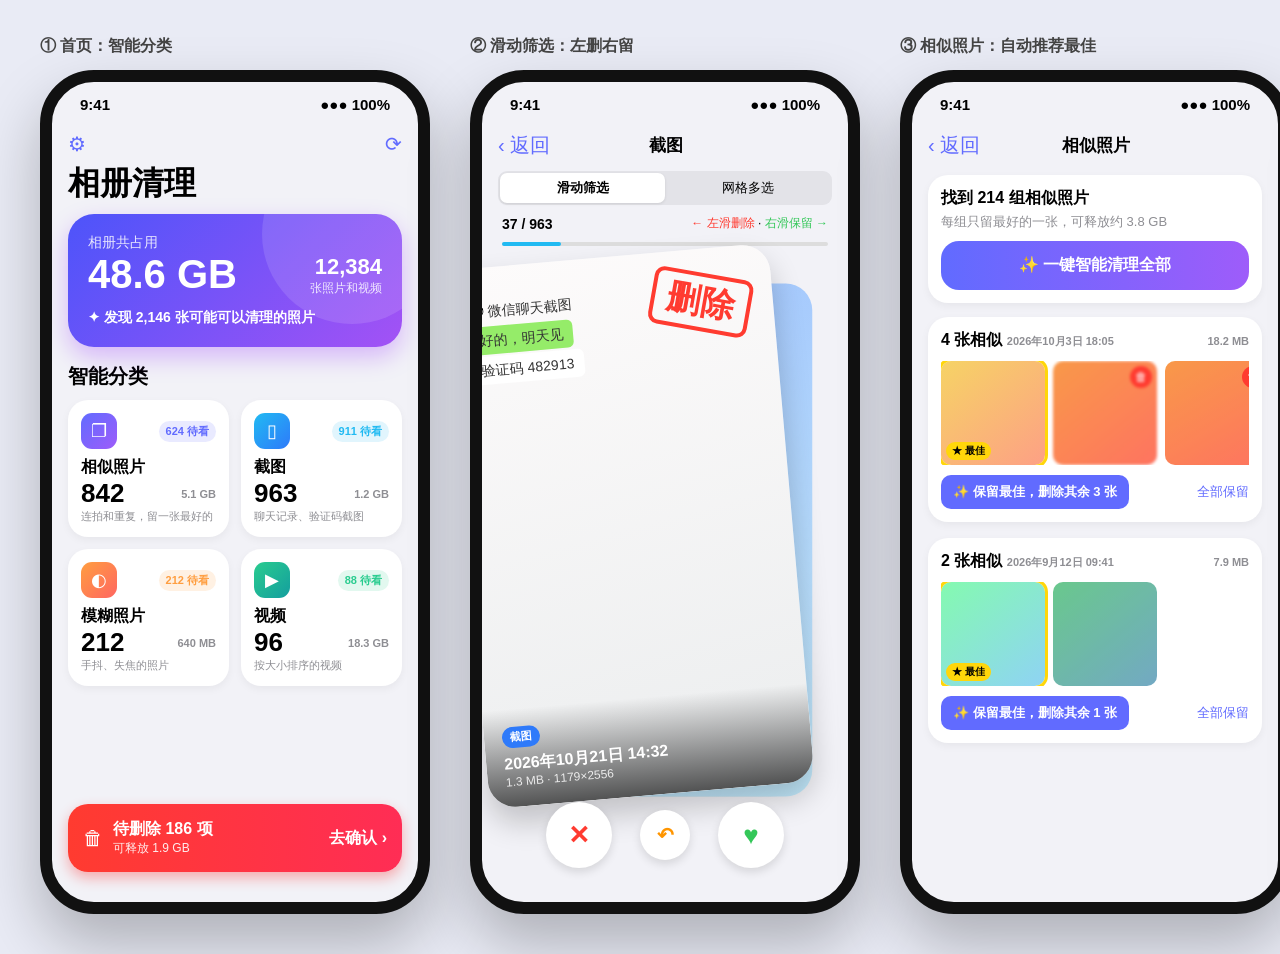
==== preview/mockup.html @ 2487eb1f "相册清理 iOS App：SwiftUI + PhotoKit，GitHub Actions 打包未签名 IPA" ====
<!doctype html><html lang="zh"><meta charset="utf-8"><style>
*{box-sizing:border-box;margin:0;padding:0}
body{font-family:-apple-system,"PingFang SC","Noto Sans CJK SC","Noto Sans SC",sans-serif;background:#e9ebf5;display:flex;gap:40px;padding:40px;width:1720px}
.phone{width:390px;height:844px;border-radius:54px;background:#f2f2f7;border:12px solid #111;overflow:hidden;position:relative;box-shadow:0 30px 60px rgba(0,0,0,.25)}
.status{height:44px;display:flex;justify-content:space-between;align-items:center;padding:0 28px;font-weight:600;font-size:15px}
.nav{padding:6px 16px 6px;display:flex;justify-content:space-between;align-items:center;color:#616bff;font-size:20px}
.title{font-size:32px;font-weight:800;padding:0 16px 8px}
.ctitle{text-align:center;font-weight:600;font-size:17px;color:#000;flex:1}
.hero{margin:0 16px;border-radius:26px;padding:20px;color:#fff;background:linear-gradient(135deg,#4d54fa,#a352f5);position:relative;overflow:hidden;box-shadow:0 10px 24px rgba(128,0,255,.25)}
.hero:after{content:"";position:absolute;width:180px;height:180px;border-radius:50%;background:rgba(255,255,255,.12);right:-40px;top:-70px}
.big{font-size:40px;font-weight:900}
.sec{font-size:20px;font-weight:700;padding:16px 16px 10px}
.grid{display:grid;grid-template-columns:1fr 1fr;gap:12px;padding:0 16px}
.card{background:#fff;border-radius:20px;padding:13px;box-shadow:0 3px 8px rgba(0,0,0,.05)}
.ic{width:36px;height:36px;border-radius:11px;color:#fff;display:flex;align-items:center;justify-content:center;font-size:18px}
.row{display:flex;justify-content:space-between;align-items:center}
.pill{font-size:11px;font-weight:700;padding:3px 7px;border-radius:99px}
.num{font-size:26px;font-weight:800}
.sub{font-size:11px;color:#8e8e93}
.bar{position:absolute;left:16px;right:16px;bottom:30px;border-radius:20px;padding:15px;color:#fff;background:linear-gradient(90deg,#ff3b30,#ff2d55);display:flex;align-items:center;gap:10px;box-shadow:0 6px 14px rgba(255,0,0,.3)}
.seg{margin:6px 16px;background:#e3e3e8;border-radius:9px;display:flex;padding:2px;font-size:13px}
.seg div{flex:1;text-align:center;padding:6px;border-radius:7px}.seg .on{background:#fff;font-weight:600;box-shadow:0 1px 3px rgba(0,0,0,.1)}
.photo{border-radius:28px;position:absolute;overflow:hidden}
.btns{position:absolute;bottom:34px;left:0;right:0;display:flex;justify-content:center;align-items:center;gap:28px}
.cb{background:#fff;border-radius:50%;display:flex;align-items:center;justify-content:center;font-weight:900;box-shadow:0 4px 10px rgba(0,0,0,.12)}
.stamp{position:absolute;font-size:34px;font-weight:900;border:4px solid;border-radius:10px;padding:2px 12px}
.tag{display:inline-block;font-size:11px;font-weight:700;color:#fff;padding:3px 8px;border-radius:99px;margin-right:5px}
.thumbs{display:flex;gap:8px;overflow:hidden}
.th{width:104px;height:104px;border-radius:10px;flex:none;position:relative}
.badge{position:absolute;left:5px;bottom:5px;background:#ffd60a;font-size:10px;font-weight:800;padding:2px 6px;border-radius:99px}
.del{position:absolute;inset:0;background:rgba(255,0,0,.28);border-radius:10px}
.delic{position:absolute;right:5px;top:5px;width:22px;height:22px;border-radius:50%;background:#ff3b30;color:#fff;font-size:12px;display:flex;align-items:center;justify-content:center}
.btn{display:inline-block;background:#616bff;color:#fff;border-radius:10px;padding:8px 12px;font-size:13px;font-weight:700}
.prim{background:linear-gradient(90deg,#616bff,#9e5cfa);color:#fff;border-radius:18px;padding:14px;text-align:center;font-weight:700;margin-top:10px}
.cap{position:absolute;top:-34px;left:0;font-weight:700;color:#444}
.wrap{position:relative;margin-top:30px}
</style><body>

<div class="wrap"><div class="cap">① 首页：智能分类</div><div class="phone">
<div class="status"><span>9:41</span><span>●●● 100%</span></div>
<div class="nav"><span>⚙︎</span><span>⟳</span></div>
<div class="title">相册清理</div>
<div class="hero"><div class="row" style="align-items:flex-end"><div><div style="opacity:.85;font-size:14px">相册共占用</div><div class="big">48.6 GB</div></div><div style="text-align:right"><div style="font-size:22px;font-weight:800">12,384</div><div style="font-size:12px;opacity:.85">张照片和视频</div></div></div><div style="margin-top:12px;font-size:14px;font-weight:600">✦ 发现 2,146 张可能可以清理的照片</div></div>
<div class="sec">智能分类</div>
<div class="grid">
<div class="card"><div class="row"><div class="ic" style="background:linear-gradient(135deg,#616bff,#9e5cfa)">❐</div><span class="pill" style="background:#e9eaff;color:#616bff">624 待看</span></div><div style="font-weight:700;margin-top:8px">相似照片</div><div class="row"><span class="num">842</span><span class="sub" style="font-weight:600">5.1 GB</span></div><div class="sub">连拍和重复，留一张最好的</div></div>
<div class="card"><div class="row"><div class="ic" style="background:linear-gradient(135deg,#21baf2,#2e7afa)">▯</div><span class="pill" style="background:#e1f5fd;color:#21baf2">911 待看</span></div><div style="font-weight:700;margin-top:8px">截图</div><div class="row"><span class="num">963</span><span class="sub" style="font-weight:600">1.2 GB</span></div><div class="sub">聊天记录、验证码截图</div></div>
<div class="card"><div class="row"><div class="ic" style="background:linear-gradient(135deg,#ff9e40,#ff6661)">◐</div><span class="pill" style="background:#fff1e3;color:#ff9e40">212 待看</span></div><div style="font-weight:700;margin-top:8px">模糊照片</div><div class="row"><span class="num">212</span><span class="sub" style="font-weight:600">640 MB</span></div><div class="sub">手抖、失焦的照片</div></div>
<div class="card"><div class="row"><div class="ic" style="background:linear-gradient(135deg,#29cc8f,#149e9e)">▶</div><span class="pill" style="background:#e2f8ef;color:#29cc8f">88 待看</span></div><div style="font-weight:700;margin-top:8px">视频</div><div class="row"><span class="num">96</span><span class="sub" style="font-weight:600">18.3 GB</span></div><div class="sub">按大小排序的视频</div></div>
</div>
<div class="bar"><span style="font-size:20px">🗑</span><div style="flex:1"><div style="font-weight:700">待删除 186 项</div><div style="font-size:12px;opacity:.9">可释放 1.9 GB</div></div><b>去确认 ›</b></div>
</div></div>

<div class="wrap"><div class="cap">② 滑动筛选：左删右留</div><div class="phone">
<div class="status"><span>9:41</span><span>●●● 100%</span></div>
<div class="nav"><span>‹ 返回</span><span class="ctitle">截图</span><span style="width:50px"></span></div>
<div class="seg"><div class="on">滑动筛选</div><div>网格多选</div></div>
<div style="padding:4px 20px" class="row"><b style="font-size:14px">37 / 963</b><span style="font-size:12px"><span style="color:#ff3b30">← 左滑删除</span> · <span style="color:#34c759">右滑保留 →</span></span></div>
<div style="margin:6px 20px;height:4px;background:#ddd;border-radius:2px"><div style="width:18%;height:4px;background:#21baf2;border-radius:2px"></div></div>
<div style="position:relative;height:540px;margin:10px 20px">
<div class="photo" style="inset:28px 18px -28px;background:linear-gradient(160deg,#cfd9df,#e2ebf0);transform:scale(.9)"></div>
<div class="photo" style="inset:14px 8px -14px;background:linear-gradient(160deg,#a1c4fd,#c2e9fb);transform:scale(.95)"></div>
<div class="photo" style="inset:0;background:linear-gradient(170deg,#fdfbfb 0,#ebedee 100%);transform:translateX(-36px) rotate(-5deg);box-shadow:0 16px 30px rgba(0,0,0,.2)">
<div style="padding:30px 20px;font-size:14px;color:#333;line-height:2.1">💬 微信聊天截图<br><span style="background:#95ec69;padding:6px 10px;border-radius:6px">好的，明天见</span><br><span style="background:#fff;padding:6px 10px;border-radius:6px">验证码 482913</span></div>
<div class="stamp" style="color:#ff3b30;right:22px;top:24px;transform:rotate(15deg)">删除</div>
<div style="position:absolute;left:0;right:0;bottom:0;padding:18px;color:#fff;background:linear-gradient(transparent,rgba(0,0,0,.65))"><span class="tag" style="background:#2e7afa">截图</span><div style="font-weight:700;margin-top:6px">2026年10月21日 14:32</div><div style="font-size:12px;opacity:.85">1.3 MB · 1179×2556</div></div>
</div></div>
<div class="btns"><div class="cb" style="width:66px;height:66px;color:#ff3b30;font-size:26px">✕</div><div class="cb" style="width:50px;height:50px;color:#ff9500;font-size:20px">↶</div><div class="cb" style="width:66px;height:66px;color:#34c759;font-size:26px">♥</div></div>
</div></div>

<div class="wrap"><div class="cap">③ 相似照片：自动推荐最佳</div><div class="phone">
<div class="status"><span>9:41</span><span>●●● 100%</span></div>
<div class="nav"><span>‹ 返回</span><span class="ctitle">相似照片</span><span style="width:50px"></span></div>
<div style="padding:10px 16px"><div class="card"><b>找到 214 组相似照片</b><div class="sub" style="font-size:13px;margin-top:4px">每组只留最好的一张，可释放约 3.8 GB</div><div class="prim">✨ 一键智能清理全部</div></div></div>
<div style="padding:4px 16px"><div class="card"><div class="row"><b>4 张相似 <span class="sub">2026年10月3日 18:05</span></b><span class="sub" style="font-weight:700">18.2 MB</span></div>
<div class="thumbs" style="margin:10px 0">
<div class="th" style="background:linear-gradient(140deg,#f6d365,#fda085);outline:3px solid #ffd60a"><span class="badge">★ 最佳</span></div>
<div class="th" style="background:linear-gradient(140deg,#f6d365,#fda085);filter:blur(1.5px)"><div class="del"></div><div class="delic">🗑</div></div>
<div class="th" style="background:linear-gradient(150deg,#f6d365,#fda085)"><div class="del"></div><div class="delic">🗑</div></div>
</div><div class="row"><span class="btn">✨ 保留最佳，删除其余 3 张</span><span style="color:#616bff;font-size:13px">全部保留</span></div></div></div>
<div style="padding:12px 16px"><div class="card"><div class="row"><b>2 张相似 <span class="sub">2026年9月12日 09:41</span></b><span class="sub" style="font-weight:700">7.9 MB</span></div>
<div class="thumbs" style="margin:10px 0">
<div class="th" style="background:linear-gradient(140deg,#84fab0,#8fd3f4);outline:3px solid #ffd60a"><span class="badge">★ 最佳</span></div>
<div class="th" style="background:linear-gradient(140deg,#84fab0,#8fd3f4);filter:brightness(.8)"></div>
</div><div class="row"><span class="btn">✨ 保留最佳，删除其余 1 张</span><span style="color:#616bff;font-size:13px">全部保留</span></div></div></div>
</div></div>

<div class="wrap"><div class="cap">④ 确认删除：系统再确认一次</div><div class="phone">
<div class="status"><span>9:41</span><span>●●● 100%</span></div>
<div class="nav"><span>‹ 返回</span><span class="ctitle">确认删除</span><span style="font-size:15px">清空清单</span></div>
<div style="margin:10px 16px;border-radius:26px;padding:26px;text-align:center;color:#fff;background:linear-gradient(135deg,#ff3b30,#ff2d55,#ff9500)"><div style="opacity:.85;font-size:14px">可释放空间</div><div style="font-size:46px;font-weight:900">1.9 GB</div><div style="font-weight:600">共 186 项</div></div>
<div class="sub" style="font-size:12px;padding:0 18px 10px;line-height:1.5">ⓘ 点击下方按钮后，iPhone 会弹出系统确认框。删除的照片会进入「最近删除」，30 天内可以恢复。</div>
<div style="display:grid;grid-template-columns:repeat(3,1fr);gap:6px;padding:0 16px">
<div class="th" style="width:auto;background:linear-gradient(140deg,#667eea,#764ba2)"><div class="del"></div><div class="delic">🗑</div></div>
<div class="th" style="width:auto;background:linear-gradient(140deg,#43e97b,#38f9d7)"><div class="del"></div><div class="delic">🗑</div></div>
<div class="th" style="width:auto;background:linear-gradient(140deg,#fa709a,#fee140)"><div class="del"></div><div class="delic">🗑</div></div>
<div class="th" style="width:auto;background:linear-gradient(140deg,#30cfd0,#330867)"><div class="del"></div><div class="delic">🗑</div></div>
<div class="th" style="width:auto;background:linear-gradient(140deg,#a8edea,#fed6e3)"><div class="del"></div><div class="delic">🗑</div></div>
<div class="th" style="width:auto;background:linear-gradient(140deg,#d299c2,#fef9d7)"><div class="del"></div><div class="delic">🗑</div></div>
</div>
<div style="position:absolute;left:16px;right:16px;bottom:30px;background:linear-gradient(90deg,#ff3b30,#ff2d55)" class="prim"><span style="background:none">🗑 删除 186 项，释放 1.9 GB</span></div>
</div></div>
<style>.wrap:last-child .prim{background:linear-gradient(90deg,#ff3b30,#ff2d55)}</style>
</body></html>
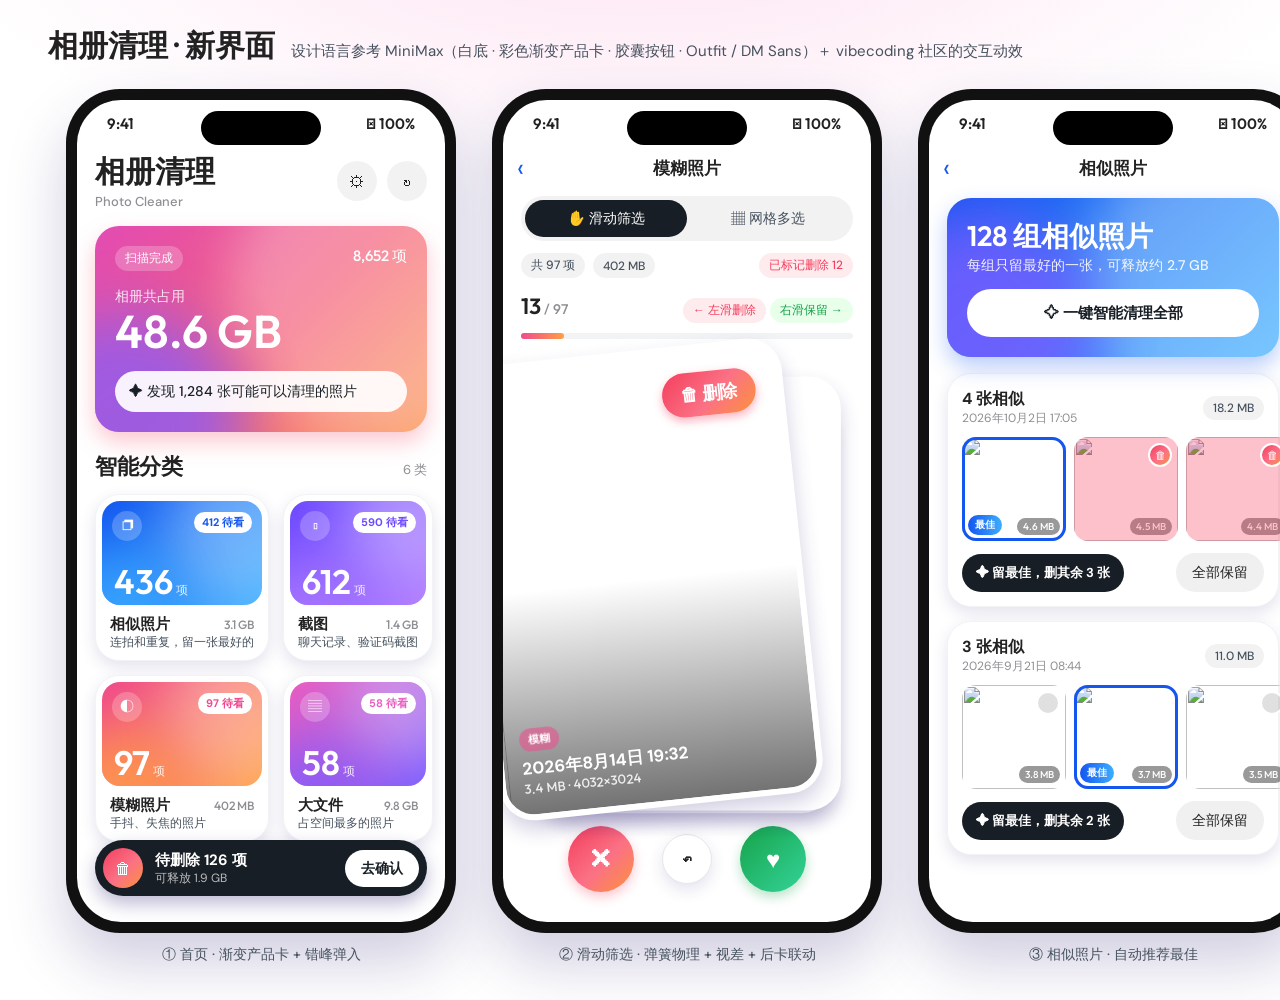
==== commit b1cfebbb: "UI 重做：MiniMax 设计语言（渐变产品卡/胶囊按钮/Outfit+DM Sans）+ 交互动效（错峰入场、视差、3D 封面流、数字滚动）" ====
--- a/preview/mockup.html
+++ b/preview/mockup.html
@@ -1,104 +1,169 @@
-<!doctype html><html lang="zh"><meta charset="utf-8"><style>
+<!doctype html>
+<html lang="zh-CN"><head><meta charset="utf-8">
+<title>相册清理 · MiniMax 风格界面预览</title>
+<style>
+@font-face{font-family:Outfit;src:url(../PhotoCleaner/Resources/Fonts/Outfit-Medium.ttf);font-weight:500}
+@font-face{font-family:Outfit;src:url(../PhotoCleaner/Resources/Fonts/Outfit-SemiBold.ttf);font-weight:600}
+@font-face{font-family:Outfit;src:url(../PhotoCleaner/Resources/Fonts/Outfit-Bold.ttf);font-weight:700}
+@font-face{font-family:DMSans;src:url(../PhotoCleaner/Resources/Fonts/DMSans-Regular.ttf);font-weight:400}
+@font-face{font-family:DMSans;src:url(../PhotoCleaner/Resources/Fonts/DMSans-Medium.ttf);font-weight:500}
+@font-face{font-family:DMSans;src:url(../PhotoCleaner/Resources/Fonts/DMSans-Bold.ttf);font-weight:700}
+:root{--ink:#222;--dark:#181e25;--ink2:#45515e;--muted:#8e8e93;--line:#e5e7eb;--soft:#f2f3f5;--surface:#f7f8fa;--brand:#1456f0;--sky:#3daeff;--pink:#ea5ec1;--danger:#f43f5e;--ok:#16a34a;
+--glow:0 6px 16px rgba(44,30,116,.13);--hero:linear-gradient(135deg,#e24bb4,#f4607a 55%,#fb9a5b);--del:linear-gradient(135deg,#f43f5e,#fb7185 55%,#fb923c)}
 *{box-sizing:border-box;margin:0;padding:0}
-body{font-family:-apple-system,"PingFang SC","Noto Sans CJK SC","Noto Sans SC",sans-serif;background:#e9ebf5;display:flex;gap:40px;padding:40px;width:1720px}
-.phone{width:390px;height:844px;border-radius:54px;background:#f2f2f7;border:12px solid #111;overflow:hidden;position:relative;box-shadow:0 30px 60px rgba(0,0,0,.25)}
-.status{height:44px;display:flex;justify-content:space-between;align-items:center;padding:0 28px;font-weight:600;font-size:15px}
-.nav{padding:6px 16px 6px;display:flex;justify-content:space-between;align-items:center;color:#616bff;font-size:20px}
-.title{font-size:32px;font-weight:800;padding:0 16px 8px}
-.ctitle{text-align:center;font-weight:600;font-size:17px;color:#000;flex:1}
-.hero{margin:0 16px;border-radius:26px;padding:20px;color:#fff;background:linear-gradient(135deg,#4d54fa,#a352f5);position:relative;overflow:hidden;box-shadow:0 10px 24px rgba(128,0,255,.25)}
-.hero:after{content:"";position:absolute;width:180px;height:180px;border-radius:50%;background:rgba(255,255,255,.12);right:-40px;top:-70px}
-.big{font-size:40px;font-weight:900}
-.sec{font-size:20px;font-weight:700;padding:16px 16px 10px}
-.grid{display:grid;grid-template-columns:1fr 1fr;gap:12px;padding:0 16px}
-.card{background:#fff;border-radius:20px;padding:13px;box-shadow:0 3px 8px rgba(0,0,0,.05)}
-.ic{width:36px;height:36px;border-radius:11px;color:#fff;display:flex;align-items:center;justify-content:center;font-size:18px}
-.row{display:flex;justify-content:space-between;align-items:center}
-.pill{font-size:11px;font-weight:700;padding:3px 7px;border-radius:99px}
-.num{font-size:26px;font-weight:800}
-.sub{font-size:11px;color:#8e8e93}
-.bar{position:absolute;left:16px;right:16px;bottom:30px;border-radius:20px;padding:15px;color:#fff;background:linear-gradient(90deg,#ff3b30,#ff2d55);display:flex;align-items:center;gap:10px;box-shadow:0 6px 14px rgba(255,0,0,.3)}
-.seg{margin:6px 16px;background:#e3e3e8;border-radius:9px;display:flex;padding:2px;font-size:13px}
-.seg div{flex:1;text-align:center;padding:6px;border-radius:7px}.seg .on{background:#fff;font-weight:600;box-shadow:0 1px 3px rgba(0,0,0,.1)}
-.photo{border-radius:28px;position:absolute;overflow:hidden}
-.btns{position:absolute;bottom:34px;left:0;right:0;display:flex;justify-content:center;align-items:center;gap:28px}
-.cb{background:#fff;border-radius:50%;display:flex;align-items:center;justify-content:center;font-weight:900;box-shadow:0 4px 10px rgba(0,0,0,.12)}
-.stamp{position:absolute;font-size:34px;font-weight:900;border:4px solid;border-radius:10px;padding:2px 12px}
-.tag{display:inline-block;font-size:11px;font-weight:700;color:#fff;padding:3px 8px;border-radius:99px;margin-right:5px}
-.thumbs{display:flex;gap:8px;overflow:hidden}
-.th{width:104px;height:104px;border-radius:10px;flex:none;position:relative}
-.badge{position:absolute;left:5px;bottom:5px;background:#ffd60a;font-size:10px;font-weight:800;padding:2px 6px;border-radius:99px}
-.del{position:absolute;inset:0;background:rgba(255,0,0,.28);border-radius:10px}
-.delic{position:absolute;right:5px;top:5px;width:22px;height:22px;border-radius:50%;background:#ff3b30;color:#fff;font-size:12px;display:flex;align-items:center;justify-content:center}
-.btn{display:inline-block;background:#616bff;color:#fff;border-radius:10px;padding:8px 12px;font-size:13px;font-weight:700}
-.prim{background:linear-gradient(90deg,#616bff,#9e5cfa);color:#fff;border-radius:18px;padding:14px;text-align:center;font-weight:700;margin-top:10px}
-.cap{position:absolute;top:-34px;left:0;font-weight:700;color:#444}
-.wrap{position:relative;margin-top:30px}
-</style><body>
+body{font-family:DMSans,"Noto Sans CJK SC",sans-serif;color:var(--ink);background:radial-gradient(1200px 500px at 50% -10%,#fde2f1,#fff 60%);width:1800px;height:1000px;overflow:hidden}
+.top{display:flex;align-items:baseline;gap:16px;padding:26px 48px 0}
+.top h1{font-family:Outfit,"Noto Sans CJK SC";font-weight:600;font-size:30px}
+.top span{color:var(--ink2);font-size:15px}
+.row{display:flex;gap:36px;justify-content:center;padding-top:22px}
+.phone{width:390px;height:844px;border-radius:54px;background:#111;padding:11px;box-shadow:0 30px 60px rgba(44,30,116,.22)}
+.scr{width:100%;height:100%;border-radius:44px;background:#fff;overflow:hidden;position:relative;display:flex;flex-direction:column}
+.status{height:46px;display:flex;justify-content:space-between;align-items:center;padding:0 30px;font-family:Outfit;font-weight:600;font-size:15px;flex:none}
+.island{position:absolute;top:11px;left:50%;transform:translateX(-50%);width:120px;height:34px;background:#000;border-radius:20px}
+.pad{padding:0 18px}
+.disp{font-family:Outfit,"Noto Sans CJK SC";font-weight:600}
+.chip{display:inline-flex;align-items:center;gap:4px;font-size:12px;font-weight:500;padding:4px 10px;border-radius:99px;background:rgba(0,0,0,.05);color:var(--ink2)}
+.ipill{width:40px;height:40px;border-radius:50%;background:rgba(0,0,0,.05);display:grid;place-items:center;font-size:16px}
+.art{position:relative;overflow:hidden;border-radius:18px}
+.art::before{content:"";position:absolute;width:90%;aspect-ratio:1;border-radius:50%;background:rgba(255,255,255,.3);filter:blur(26px);right:-30%;top:-40%}
+.art::after{content:"";position:absolute;width:70%;aspect-ratio:1;border-radius:50%;background:var(--blob,#8b5cf6);opacity:.8;filter:blur(30px);left:-25%;bottom:-55%}
+.art>*{position:relative;z-index:1}
+.card{background:#fff;border:1px solid var(--soft);border-radius:24px;box-shadow:var(--glow)}
+.nav{display:flex;align-items:center;justify-content:center;height:44px;position:relative;font-weight:700;font-size:17px;flex:none}
+.nav .back{position:absolute;left:14px;color:var(--brand);font-size:26px;font-weight:400}
+.seg{display:flex;padding:4px;border-radius:99px;background:rgba(0,0,0,.05)}
+.seg div{flex:1;text-align:center;padding:9px 0;border-radius:99px;font-size:14px;font-weight:500;color:var(--ink2)}
+.seg .on{background:var(--dark);color:#fff}
+img{display:block;object-fit:cover}
+/* home */
+.hero{border-radius:24px;padding:20px;color:#fff;background:var(--hero);box-shadow:0 10px 22px rgba(244,96,122,.35);--blob:#8b5cf6}
+.cats{display:grid;grid-template-columns:1fr 1fr;gap:14px}
+.cat{padding:6px}
+.cat .art{height:104px}
+.cat .ic{position:absolute;top:10px;left:10px;width:30px;height:30px;border-radius:50%;background:rgba(255,255,255,.22);display:grid;place-items:center;color:#fff;font-size:14px}
+.cat .badge{position:absolute;top:11px;right:10px;background:#fff;border-radius:99px;font-size:11px;font-weight:700;padding:3px 8px}
+.cat .num{position:absolute;bottom:6px;left:12px;color:#fff;font-family:Outfit;font-weight:600;font-size:34px;line-height:1}
+.cat .num small{font-family:DMSans,"Noto Sans CJK SC";font-size:12px;font-weight:500;opacity:.85}
+.cat .t{display:flex;justify-content:space-between;align-items:baseline;padding:9px 8px 1px;font-weight:700;font-size:15px}
+.cat .t span{font-family:Outfit;font-weight:500;font-size:12px;color:var(--muted)}
+.cat .s{padding:0 8px 4px;font-size:11.5px;color:var(--ink2);white-space:nowrap;overflow:hidden}
+.bar{position:absolute;left:18px;right:18px;bottom:26px;background:var(--dark);border-radius:99px;padding:8px;display:flex;align-items:center;gap:12px;color:#fff;box-shadow:0 8px 18px rgba(44,30,116,.3)}
+.bar .bi{width:40px;height:40px;border-radius:50%;background:var(--del);display:grid;place-items:center}
+.bar .go{margin-left:auto;background:#fff;color:var(--dark);font-weight:700;font-size:14px;padding:9px 16px;border-radius:99px}
+/* swipe */
+.stack{position:relative;flex:1;margin:12px 22px 0}
+.sc{position:absolute;inset:0;background:#fff;border-radius:34px;padding:6px;box-shadow:0 10px 20px rgba(44,30,116,.2)}
+.sc .ph{width:100%;height:100%;border-radius:28px;overflow:hidden;position:relative}
+.sc .ph img{width:108%;height:108%;margin:-4% 0 0 -2%}
+.sc .grad{position:absolute;inset:0;background:linear-gradient(transparent 50%,rgba(0,0,0,.55))}
+.sc .meta{position:absolute;left:18px;bottom:18px;color:#fff}
+.tag{display:inline-block;font-size:11px;font-weight:700;padding:4px 9px;border-radius:99px;color:#fff;backdrop-filter:blur(8px);margin-right:6px}
+.stamp{position:absolute;top:22px;right:22px;background:var(--del);color:#fff;font-weight:700;font-size:18px;padding:10px 18px;border-radius:99px;box-shadow:0 4px 10px rgba(244,63,94,.4)}
+.ctrls{display:flex;justify-content:center;align-items:center;gap:28px;padding:18px 0 30px;flex:none}
+.cb{border-radius:50%;display:grid;place-items:center;color:#fff;font-weight:700}
+/* similar */
+.sumc{border-radius:24px;padding:20px;color:#fff;background:linear-gradient(135deg,#1456f0,#3daeff);box-shadow:0 10px 22px rgba(20,86,240,.3);--blob:#7c5cff}
+.thumbs{display:flex;gap:8px;margin:10px 0 12px}
+.th{width:104px;height:104px;border-radius:14px;overflow:hidden;position:relative;flex:none}
+.th img{width:100%;height:100%}
+.th .sz{position:absolute;right:6px;bottom:6px;background:rgba(0,0,0,.4);color:#fff;font-family:Outfit;font-size:10px;padding:2px 6px;border-radius:99px}
+.th .best{position:absolute;left:6px;bottom:6px;background:linear-gradient(90deg,#1456f0,#3daeff);color:#fff;font-size:10px;font-weight:700;padding:3px 7px;border-radius:99px}
+.th.bestb{outline:3px solid var(--brand);outline-offset:-3px}
+.th .mk{position:absolute;top:6px;right:6px;width:24px;height:24px;border-radius:50%;border:2px solid #fff;display:grid;place-items:center;font-size:11px;color:#fff}
+.th.del::after{content:"";position:absolute;inset:0;background:rgba(244,63,94,.32)}
+.th.del .mk{background:var(--del);z-index:2}
+.btn-dark{background:var(--dark);color:#fff;font-weight:700;font-size:13px;padding:10px 14px;border-radius:99px}
+.btn-soft{background:#f0f0f0;color:var(--ink);font-weight:500;font-size:14px;padding:10px 16px;border-radius:99px}
+/* review */
+.grid{display:grid;grid-template-columns:repeat(3,1fr);gap:8px}
+.grid .th{width:auto;height:auto;aspect-ratio:1}
+.cta{position:absolute;left:18px;right:18px;bottom:26px;background:var(--del);color:#fff;font-weight:700;font-size:16px;text-align:center;padding:16px;border-radius:99px;box-shadow:0 8px 16px rgba(244,63,94,.3)}
+.lbl{text-align:center;font-size:14px;color:var(--ink2);margin-top:12px;font-weight:500}
+</style></head><body>
+<div class="top"><h1>相册清理 · 新界面</h1><span>设计语言参考 MiniMax（白底 · 彩色渐变产品卡 · 胶囊按钮 · Outfit / DM Sans）＋ vibecoding 社区的交互动效</span></div>
+<div class="row">
 
-<div class="wrap"><div class="cap">① 首页：智能分类</div><div class="phone">
-<div class="status"><span>9:41</span><span>●●● 100%</span></div>
-<div class="nav"><span>⚙︎</span><span>⟳</span></div>
-<div class="title">相册清理</div>
-<div class="hero"><div class="row" style="align-items:flex-end"><div><div style="opacity:.85;font-size:14px">相册共占用</div><div class="big">48.6 GB</div></div><div style="text-align:right"><div style="font-size:22px;font-weight:800">12,384</div><div style="font-size:12px;opacity:.85">张照片和视频</div></div></div><div style="margin-top:12px;font-size:14px;font-weight:600">✦ 发现 2,146 张可能可以清理的照片</div></div>
-<div class="sec">智能分类</div>
-<div class="grid">
-<div class="card"><div class="row"><div class="ic" style="background:linear-gradient(135deg,#616bff,#9e5cfa)">❐</div><span class="pill" style="background:#e9eaff;color:#616bff">624 待看</span></div><div style="font-weight:700;margin-top:8px">相似照片</div><div class="row"><span class="num">842</span><span class="sub" style="font-weight:600">5.1 GB</span></div><div class="sub">连拍和重复，留一张最好的</div></div>
-<div class="card"><div class="row"><div class="ic" style="background:linear-gradient(135deg,#21baf2,#2e7afa)">▯</div><span class="pill" style="background:#e1f5fd;color:#21baf2">911 待看</span></div><div style="font-weight:700;margin-top:8px">截图</div><div class="row"><span class="num">963</span><span class="sub" style="font-weight:600">1.2 GB</span></div><div class="sub">聊天记录、验证码截图</div></div>
-<div class="card"><div class="row"><div class="ic" style="background:linear-gradient(135deg,#ff9e40,#ff6661)">◐</div><span class="pill" style="background:#fff1e3;color:#ff9e40">212 待看</span></div><div style="font-weight:700;margin-top:8px">模糊照片</div><div class="row"><span class="num">212</span><span class="sub" style="font-weight:600">640 MB</span></div><div class="sub">手抖、失焦的照片</div></div>
-<div class="card"><div class="row"><div class="ic" style="background:linear-gradient(135deg,#29cc8f,#149e9e)">▶</div><span class="pill" style="background:#e2f8ef;color:#29cc8f">88 待看</span></div><div style="font-weight:700;margin-top:8px">视频</div><div class="row"><span class="num">96</span><span class="sub" style="font-weight:600">18.3 GB</span></div><div class="sub">按大小排序的视频</div></div>
+<!-- 1 首页 -->
+<div><div class="phone"><div class="scr"><div class="island"></div>
+<div class="status"><span>9:41</span><span>􀙇 100%</span></div>
+<div class="pad" style="display:flex;align-items:center;gap:10px;margin:6px 0 16px">
+ <div><div class="disp" style="font-size:30px">相册清理</div><div style="font-size:13px;color:var(--muted);font-weight:500">Photo Cleaner</div></div>
+ <div style="margin-left:auto" class="ipill">⚙︎</div><div class="ipill">↻</div></div>
+<div class="pad"><div class="hero art">
+ <div style="display:flex;justify-content:space-between"><span class="chip" style="background:rgba(255,255,255,.22);color:#fff">扫描完成</span><span style="font-family:Outfit;font-weight:500;font-size:15px">8,652 项</span></div>
+ <div style="font-size:14px;opacity:.85;margin-top:16px;font-weight:500">相册共占用</div>
+ <div class="disp" style="font-size:46px;line-height:1.1">48.6 GB</div>
+ <div style="margin-top:14px;background:rgba(255,255,255,.92);color:var(--dark);border-radius:99px;padding:11px 14px;font-size:14px;font-weight:500">✦ 发现 1,284 张可能可以清理的照片</div>
+</div></div>
+<div class="pad" style="display:flex;justify-content:space-between;align-items:baseline;margin:20px 0 12px"><span class="disp" style="font-size:22px">智能分类</span><span style="font-size:13px;color:var(--muted)">6 类</span></div>
+<div class="pad cats">
+ <div class="card cat"><div class="art" style="background:linear-gradient(135deg,#1456f0,#3daeff);--blob:#3daeff"><div class="ic">❐</div><div class="badge" style="color:#1456f0">412 待看</div><div class="num">436<small> 项</small></div></div><div class="t">相似照片<span>3.1 GB</span></div><div class="s">连拍和重复，留一张最好的</div></div>
+ <div class="card cat"><div class="art" style="background:linear-gradient(135deg,#6d4aff,#b07cff);--blob:#b07cff"><div class="ic">▯</div><div class="badge" style="color:#6d4aff">590 待看</div><div class="num">612<small> 项</small></div></div><div class="t">截图<span>1.4 GB</span></div><div class="s">聊天记录、验证码截图</div></div>
+ <div class="card cat"><div class="art" style="background:linear-gradient(135deg,#f0498f,#ff9f45);--blob:#ff9f45"><div class="ic">◐</div><div class="badge" style="color:#f0498f">97 待看</div><div class="num">97<small> 项</small></div></div><div class="t">模糊照片<span>402 MB</span></div><div class="s">手抖、失焦的照片</div></div>
+ <div class="card cat"><div class="art" style="background:linear-gradient(135deg,#ea5ec1,#7c5cff);--blob:#7c5cff"><div class="ic">▤</div><div class="badge" style="color:#ea5ec1">58 待看</div><div class="num">58<small> 项</small></div></div><div class="t">大文件<span>9.8 GB</span></div><div class="s">占空间最多的照片</div></div>
 </div>
-<div class="bar"><span style="font-size:20px">🗑</span><div style="flex:1"><div style="font-weight:700">待删除 186 项</div><div style="font-size:12px;opacity:.9">可释放 1.9 GB</div></div><b>去确认 ›</b></div>
-</div></div>
+<div class="bar"><div class="bi">🗑</div><div><div style="font-weight:700;font-size:15px">待删除 126 项</div><div style="font-size:12px;opacity:.7">可释放 1.9 GB</div></div><div class="go">去确认</div></div>
+</div></div><div class="lbl">① 首页 · 渐变产品卡 + 错峰弹入</div></div>
 
-<div class="wrap"><div class="cap">② 滑动筛选：左删右留</div><div class="phone">
-<div class="status"><span>9:41</span><span>●●● 100%</span></div>
-<div class="nav"><span>‹ 返回</span><span class="ctitle">截图</span><span style="width:50px"></span></div>
-<div class="seg"><div class="on">滑动筛选</div><div>网格多选</div></div>
-<div style="padding:4px 20px" class="row"><b style="font-size:14px">37 / 963</b><span style="font-size:12px"><span style="color:#ff3b30">← 左滑删除</span> · <span style="color:#34c759">右滑保留 →</span></span></div>
-<div style="margin:6px 20px;height:4px;background:#ddd;border-radius:2px"><div style="width:18%;height:4px;background:#21baf2;border-radius:2px"></div></div>
-<div style="position:relative;height:540px;margin:10px 20px">
-<div class="photo" style="inset:28px 18px -28px;background:linear-gradient(160deg,#cfd9df,#e2ebf0);transform:scale(.9)"></div>
-<div class="photo" style="inset:14px 8px -14px;background:linear-gradient(160deg,#a1c4fd,#c2e9fb);transform:scale(.95)"></div>
-<div class="photo" style="inset:0;background:linear-gradient(170deg,#fdfbfb 0,#ebedee 100%);transform:translateX(-36px) rotate(-5deg);box-shadow:0 16px 30px rgba(0,0,0,.2)">
-<div style="padding:30px 20px;font-size:14px;color:#333;line-height:2.1">💬 微信聊天截图<br><span style="background:#95ec69;padding:6px 10px;border-radius:6px">好的，明天见</span><br><span style="background:#fff;padding:6px 10px;border-radius:6px">验证码 482913</span></div>
-<div class="stamp" style="color:#ff3b30;right:22px;top:24px;transform:rotate(15deg)">删除</div>
-<div style="position:absolute;left:0;right:0;bottom:0;padding:18px;color:#fff;background:linear-gradient(transparent,rgba(0,0,0,.65))"><span class="tag" style="background:#2e7afa">截图</span><div style="font-weight:700;margin-top:6px">2026年10月21日 14:32</div><div style="font-size:12px;opacity:.85">1.3 MB · 1179×2556</div></div>
-</div></div>
-<div class="btns"><div class="cb" style="width:66px;height:66px;color:#ff3b30;font-size:26px">✕</div><div class="cb" style="width:50px;height:50px;color:#ff9500;font-size:20px">↶</div><div class="cb" style="width:66px;height:66px;color:#34c759;font-size:26px">♥</div></div>
-</div></div>
+<!-- 2 滑动筛选 -->
+<div><div class="phone"><div class="scr"><div class="island"></div>
+<div class="status"><span>9:41</span><span>􀙇 100%</span></div>
+<div class="nav"><span class="back">‹</span>模糊照片</div>
+<div class="pad" style="margin-top:6px"><div class="seg"><div class="on">✋ 滑动筛选</div><div>▦ 网格多选</div></div>
+ <div style="display:flex;gap:8px;margin-top:12px"><span class="chip">共 97 项</span><span class="chip">402 MB</span><span class="chip" style="margin-left:auto;color:var(--danger);background:rgba(244,63,94,.1)">已标记删除 12</span></div>
+ <div style="display:flex;align-items:baseline;margin-top:14px"><span class="disp" style="font-size:22px">13</span><span style="font-family:Outfit;color:var(--muted);font-size:14px">&nbsp;/ 97</span>
+ <span class="chip" style="margin-left:auto;color:var(--danger);background:rgba(244,63,94,.1)">← 左滑删除</span>&nbsp;<span class="chip" style="color:var(--ok);background:#e8ffea">右滑保留 →</span></div>
+ <div style="height:6px;border-radius:9px;background:var(--soft);margin-top:10px"><div style="width:13%;height:100%;border-radius:9px;background:linear-gradient(90deg,#f0498f,#ff9f45)"></div></div>
+</div>
+<div class="stack">
+ <div class="sc" style="transform:translateY(28px) scale(.9);opacity:.9"><div class="ph"><img src="https://picsum.photos/id/1043/500/700"></div></div>
+ <div class="sc" style="transform:translateY(14px) scale(.95)"><div class="ph"><img src="https://picsum.photos/id/1036/500/700"></div></div>
+ <div class="sc" style="transform:translateX(-46px) rotate(-6deg)"><div class="ph"><img src="https://picsum.photos/id/1025/500/700?blur=2" style="margin-left:1%"><div class="grad"></div>
+  <div class="meta"><span class="tag" style="background:rgba(240,73,143,.55)">模糊</span><div style="font-weight:700;font-size:17px;margin-top:6px">2026年8月14日 19:32</div><div style="font-family:Outfit;font-size:13px;opacity:.85">3.4 MB · 4032×3024</div></div>
+  <div class="stamp">🗑 删除</div></div></div>
+</div>
+<div class="ctrls"><div class="cb" style="width:66px;height:66px;background:var(--del);font-size:24px;box-shadow:0 5px 12px rgba(244,63,94,.3)">✕</div><div class="cb" style="width:50px;height:50px;background:#fff;border:1px solid var(--line);color:var(--ink);box-shadow:var(--glow)">↶</div><div class="cb" style="width:66px;height:66px;background:linear-gradient(135deg,#16a34a,#34d399);font-size:24px;box-shadow:0 5px 12px rgba(22,163,74,.3)">♥</div></div>
+</div></div><div class="lbl">② 滑动筛选 · 弹簧物理 + 视差 + 后卡联动</div></div>
 
-<div class="wrap"><div class="cap">③ 相似照片：自动推荐最佳</div><div class="phone">
-<div class="status"><span>9:41</span><span>●●● 100%</span></div>
-<div class="nav"><span>‹ 返回</span><span class="ctitle">相似照片</span><span style="width:50px"></span></div>
-<div style="padding:10px 16px"><div class="card"><b>找到 214 组相似照片</b><div class="sub" style="font-size:13px;margin-top:4px">每组只留最好的一张，可释放约 3.8 GB</div><div class="prim">✨ 一键智能清理全部</div></div></div>
-<div style="padding:4px 16px"><div class="card"><div class="row"><b>4 张相似 <span class="sub">2026年10月3日 18:05</span></b><span class="sub" style="font-weight:700">18.2 MB</span></div>
-<div class="thumbs" style="margin:10px 0">
-<div class="th" style="background:linear-gradient(140deg,#f6d365,#fda085);outline:3px solid #ffd60a"><span class="badge">★ 最佳</span></div>
-<div class="th" style="background:linear-gradient(140deg,#f6d365,#fda085);filter:blur(1.5px)"><div class="del"></div><div class="delic">🗑</div></div>
-<div class="th" style="background:linear-gradient(150deg,#f6d365,#fda085)"><div class="del"></div><div class="delic">🗑</div></div>
-</div><div class="row"><span class="btn">✨ 保留最佳，删除其余 3 张</span><span style="color:#616bff;font-size:13px">全部保留</span></div></div></div>
-<div style="padding:12px 16px"><div class="card"><div class="row"><b>2 张相似 <span class="sub">2026年9月12日 09:41</span></b><span class="sub" style="font-weight:700">7.9 MB</span></div>
-<div class="thumbs" style="margin:10px 0">
-<div class="th" style="background:linear-gradient(140deg,#84fab0,#8fd3f4);outline:3px solid #ffd60a"><span class="badge">★ 最佳</span></div>
-<div class="th" style="background:linear-gradient(140deg,#84fab0,#8fd3f4);filter:brightness(.8)"></div>
-</div><div class="row"><span class="btn">✨ 保留最佳，删除其余 1 张</span><span style="color:#616bff;font-size:13px">全部保留</span></div></div></div>
-</div></div>
+<!-- 3 相似照片 -->
+<div><div class="phone"><div class="scr"><div class="island"></div>
+<div class="status"><span>9:41</span><span>􀙇 100%</span></div>
+<div class="nav"><span class="back">‹</span>相似照片</div>
+<div class="pad" style="margin-top:8px"><div class="sumc art">
+ <div class="disp" style="font-size:28px">128 组相似照片</div><div style="font-size:14px;opacity:.9;font-weight:500">每组只留最好的一张，可释放约 2.7 GB</div>
+ <div style="margin-top:14px;background:#fff;color:var(--dark);text-align:center;font-weight:700;font-size:15px;padding:14px;border-radius:99px">✧ 一键智能清理全部</div></div></div>
+<div class="pad" style="margin-top:16px"><div class="card" style="padding:14px">
+ <div style="display:flex;align-items:center"><div><div style="font-weight:700;font-size:16px">4 张相似</div><div style="font-size:12px;color:var(--muted)">2026年10月2日 17:05</div></div><span class="chip" style="margin-left:auto">18.2 MB</span></div>
+ <div class="thumbs"><div class="th bestb"><img src="https://picsum.photos/id/1018/300/300"><div class="best">最佳</div><div class="sz">4.6 MB</div></div>
+ <div class="th del"><img src="https://picsum.photos/id/1018/300/300?grayscale&blur=1"><div class="mk">🗑</div><div class="sz">4.5 MB</div></div>
+ <div class="th del"><img src="https://picsum.photos/id/1018/320/320?blur=2"><div class="mk">🗑</div><div class="sz">4.4 MB</div></div></div>
+ <div style="display:flex;align-items:center"><span class="btn-dark">✦ 留最佳，删其余 3 张</span><span class="btn-soft" style="margin-left:auto">全部保留</span></div></div></div>
+<div class="pad" style="margin-top:14px"><div class="card" style="padding:14px">
+ <div style="display:flex;align-items:center"><div><div style="font-weight:700;font-size:16px">3 张相似</div><div style="font-size:12px;color:var(--muted)">2026年9月21日 08:44</div></div><span class="chip" style="margin-left:auto">11.0 MB</span></div>
+ <div class="thumbs"><div class="th"><img src="https://picsum.photos/id/1039/300/300"><div class="mk" style="background:rgba(0,0,0,.12)"></div><div class="sz">3.8 MB</div></div>
+ <div class="th bestb"><img src="https://picsum.photos/id/1039/310/310"><div class="best">最佳</div><div class="sz">3.7 MB</div></div>
+ <div class="th"><img src="https://picsum.photos/id/1039/290/290?blur=1"><div class="mk" style="background:rgba(0,0,0,.12)"></div><div class="sz">3.5 MB</div></div></div>
+ <div style="display:flex;align-items:center"><span class="btn-dark">✦ 留最佳，删其余 2 张</span><span class="btn-soft" style="margin-left:auto">全部保留</span></div></div></div>
+</div></div><div class="lbl">③ 相似照片 · 自动推荐最佳</div></div>
 
-<div class="wrap"><div class="cap">④ 确认删除：系统再确认一次</div><div class="phone">
-<div class="status"><span>9:41</span><span>●●● 100%</span></div>
-<div class="nav"><span>‹ 返回</span><span class="ctitle">确认删除</span><span style="font-size:15px">清空清单</span></div>
-<div style="margin:10px 16px;border-radius:26px;padding:26px;text-align:center;color:#fff;background:linear-gradient(135deg,#ff3b30,#ff2d55,#ff9500)"><div style="opacity:.85;font-size:14px">可释放空间</div><div style="font-size:46px;font-weight:900">1.9 GB</div><div style="font-weight:600">共 186 项</div></div>
-<div class="sub" style="font-size:12px;padding:0 18px 10px;line-height:1.5">ⓘ 点击下方按钮后，iPhone 会弹出系统确认框。删除的照片会进入「最近删除」，30 天内可以恢复。</div>
-<div style="display:grid;grid-template-columns:repeat(3,1fr);gap:6px;padding:0 16px">
-<div class="th" style="width:auto;background:linear-gradient(140deg,#667eea,#764ba2)"><div class="del"></div><div class="delic">🗑</div></div>
-<div class="th" style="width:auto;background:linear-gradient(140deg,#43e97b,#38f9d7)"><div class="del"></div><div class="delic">🗑</div></div>
-<div class="th" style="width:auto;background:linear-gradient(140deg,#fa709a,#fee140)"><div class="del"></div><div class="delic">🗑</div></div>
-<div class="th" style="width:auto;background:linear-gradient(140deg,#30cfd0,#330867)"><div class="del"></div><div class="delic">🗑</div></div>
-<div class="th" style="width:auto;background:linear-gradient(140deg,#a8edea,#fed6e3)"><div class="del"></div><div class="delic">🗑</div></div>
-<div class="th" style="width:auto;background:linear-gradient(140deg,#d299c2,#fef9d7)"><div class="del"></div><div class="delic">🗑</div></div>
-</div>
-<div style="position:absolute;left:16px;right:16px;bottom:30px;background:linear-gradient(90deg,#ff3b30,#ff2d55)" class="prim"><span style="background:none">🗑 删除 186 项，释放 1.9 GB</span></div>
-</div></div>
-<style>.wrap:last-child .prim{background:linear-gradient(90deg,#ff3b30,#ff2d55)}</style>
-</body></html>
+<!-- 4 确认删除 -->
+<div><div class="phone"><div class="scr"><div class="island"></div>
+<div class="status"><span>9:41</span><span>􀙇 100%</span></div>
+<div class="nav"><span class="back">‹</span>确认删除<span style="position:absolute;right:16px;color:var(--brand);font-size:14px;font-weight:500">清空清单</span></div>
+<div class="pad" style="margin-top:8px"><div class="art" style="border-radius:24px;padding:22px;color:#fff;background:var(--del);--blob:#ea5ec1;box-shadow:0 10px 20px rgba(244,63,94,.3)">
+ <span class="chip" style="background:rgba(255,255,255,.22);color:#fff">共 126 项</span>
+ <div style="font-size:14px;opacity:.85;margin-top:14px;font-weight:500">可释放空间</div><div class="disp" style="font-size:50px;line-height:1.1">1.9 GB</div></div>
+ <div style="background:var(--surface);border-radius:16px;padding:13px;margin-top:16px;font-size:13px;color:var(--ink2);display:flex;gap:8px"><span style="color:var(--brand)">ⓘ</span>点下方按钮后，iPhone 会弹出系统确认框。删除的照片进入「最近删除」，30 天内可恢复。</div>
+ <div style="display:flex;justify-content:space-between;align-items:baseline;margin:16px 0 10px"><span class="disp" style="font-size:22px">待删除清单</span><span style="font-size:13px;color:var(--muted)">按大小排序</span></div>
+ <div class="grid">
+  <div class="th del"><img src="https://picsum.photos/id/1050/240/240"><div class="mk">🗑</div><div class="sz">▶ 212 MB</div></div>
+  <div class="th del"><img src="https://picsum.photos/id/1067/240/240"><div class="mk">🗑</div><div class="sz">▶ 96 MB</div></div>
+  <div class="th del"><img src="https://picsum.photos/id/1074/240/240"><div class="mk">🗑</div><div class="sz">14 MB</div></div>
+  <div class="th del"><img src="https://picsum.photos/id/1080/240/240"><div class="mk">🗑</div><div class="sz">9.1 MB</div></div>
+  <div class="th del"><img src="https://picsum.photos/id/1062/240/240"><div class="mk">🗑</div><div class="sz">8.7 MB</div></div>
+  <div class="th del"><img src="https://picsum.photos/id/1084/240/240"><div class="mk">🗑</div><div class="sz">6.2 MB</div></div>
+ </div></div>
+<div class="cta">🗑 删除 126 项，释放 1.9 GB</div>
+</div></div><div class="lbl">④ 确认删除 · 数字滚动 + 系统二次确认</div></div>
+
+</div></body></html>
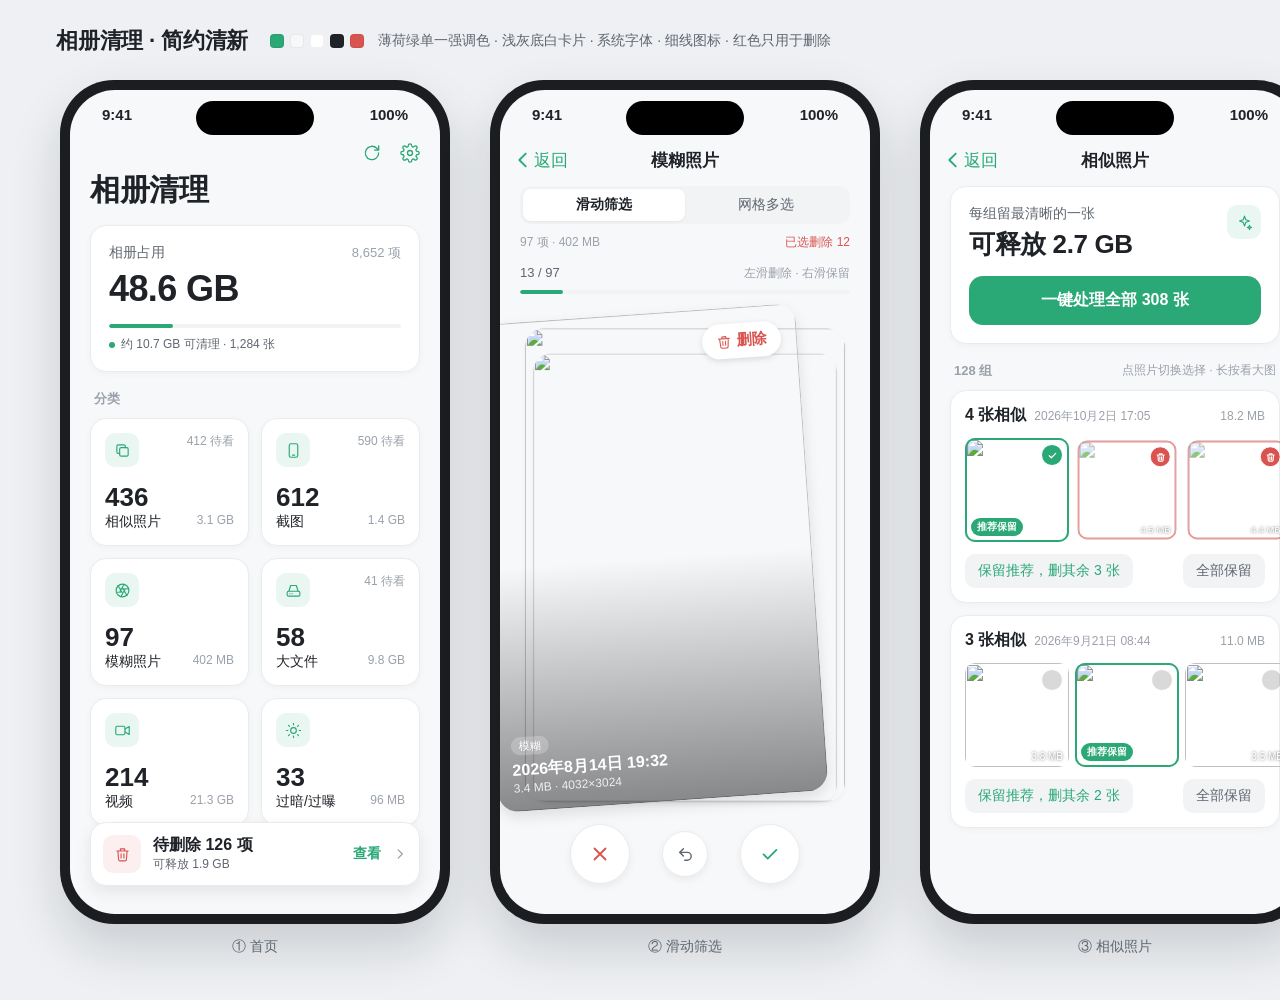
==== commit aa1b4e71: "UI: 简约清新主题（薄荷绿单一强调色、系统字体、白卡片）" ====
--- a/preview/mockup.html
+++ b/preview/mockup.html
@@ -1,169 +1,163 @@
 <!doctype html>
 <html lang="zh-CN"><head><meta charset="utf-8">
-<title>相册清理 · MiniMax 风格界面预览</title>
+<title>相册清理 · 简约清新主题预览</title>
 <style>
-@font-face{font-family:Outfit;src:url(../PhotoCleaner/Resources/Fonts/Outfit-Medium.ttf);font-weight:500}
-@font-face{font-family:Outfit;src:url(../PhotoCleaner/Resources/Fonts/Outfit-SemiBold.ttf);font-weight:600}
-@font-face{font-family:Outfit;src:url(../PhotoCleaner/Resources/Fonts/Outfit-Bold.ttf);font-weight:700}
-@font-face{font-family:DMSans;src:url(../PhotoCleaner/Resources/Fonts/DMSans-Regular.ttf);font-weight:400}
-@font-face{font-family:DMSans;src:url(../PhotoCleaner/Resources/Fonts/DMSans-Medium.ttf);font-weight:500}
-@font-face{font-family:DMSans;src:url(../PhotoCleaner/Resources/Fonts/DMSans-Bold.ttf);font-weight:700}
-:root{--ink:#222;--dark:#181e25;--ink2:#45515e;--muted:#8e8e93;--line:#e5e7eb;--soft:#f2f3f5;--surface:#f7f8fa;--brand:#1456f0;--sky:#3daeff;--pink:#ea5ec1;--danger:#f43f5e;--ok:#16a34a;
---glow:0 6px 16px rgba(44,30,116,.13);--hero:linear-gradient(135deg,#e24bb4,#f4607a 55%,#fb9a5b);--del:linear-gradient(135deg,#f43f5e,#fb7185 55%,#fb923c)}
+:root{--accent:#2AA876;--accentSoft:rgba(42,168,118,.10);--danger:#D9534F;--dangerSoft:rgba(217,83,79,.09);
+--bg:#F7F8FA;--card:#fff;--fill:#F1F3F5;--line:#E9ECEF;--t1:#1F2328;--t2:#5F6670;--t3:#9AA1AA}
 *{box-sizing:border-box;margin:0;padding:0}
-body{font-family:DMSans,"Noto Sans CJK SC",sans-serif;color:var(--ink);background:radial-gradient(1200px 500px at 50% -10%,#fde2f1,#fff 60%);width:1800px;height:1000px;overflow:hidden}
-.top{display:flex;align-items:baseline;gap:16px;padding:26px 48px 0}
-.top h1{font-family:Outfit,"Noto Sans CJK SC";font-weight:600;font-size:30px}
-.top span{color:var(--ink2);font-size:15px}
-.row{display:flex;gap:36px;justify-content:center;padding-top:22px}
-.phone{width:390px;height:844px;border-radius:54px;background:#111;padding:11px;box-shadow:0 30px 60px rgba(44,30,116,.22)}
-.scr{width:100%;height:100%;border-radius:44px;background:#fff;overflow:hidden;position:relative;display:flex;flex-direction:column}
-.status{height:46px;display:flex;justify-content:space-between;align-items:center;padding:0 30px;font-family:Outfit;font-weight:600;font-size:15px;flex:none}
-.island{position:absolute;top:11px;left:50%;transform:translateX(-50%);width:120px;height:34px;background:#000;border-radius:20px}
-.pad{padding:0 18px}
-.disp{font-family:Outfit,"Noto Sans CJK SC";font-weight:600}
-.chip{display:inline-flex;align-items:center;gap:4px;font-size:12px;font-weight:500;padding:4px 10px;border-radius:99px;background:rgba(0,0,0,.05);color:var(--ink2)}
-.ipill{width:40px;height:40px;border-radius:50%;background:rgba(0,0,0,.05);display:grid;place-items:center;font-size:16px}
-.art{position:relative;overflow:hidden;border-radius:18px}
-.art::before{content:"";position:absolute;width:90%;aspect-ratio:1;border-radius:50%;background:rgba(255,255,255,.3);filter:blur(26px);right:-30%;top:-40%}
-.art::after{content:"";position:absolute;width:70%;aspect-ratio:1;border-radius:50%;background:var(--blob,#8b5cf6);opacity:.8;filter:blur(30px);left:-25%;bottom:-55%}
-.art>*{position:relative;z-index:1}
-.card{background:#fff;border:1px solid var(--soft);border-radius:24px;box-shadow:var(--glow)}
-.nav{display:flex;align-items:center;justify-content:center;height:44px;position:relative;font-weight:700;font-size:17px;flex:none}
-.nav .back{position:absolute;left:14px;color:var(--brand);font-size:26px;font-weight:400}
-.seg{display:flex;padding:4px;border-radius:99px;background:rgba(0,0,0,.05)}
-.seg div{flex:1;text-align:center;padding:9px 0;border-radius:99px;font-size:14px;font-weight:500;color:var(--ink2)}
-.seg .on{background:var(--dark);color:#fff}
-img{display:block;object-fit:cover}
-/* home */
-.hero{border-radius:24px;padding:20px;color:#fff;background:var(--hero);box-shadow:0 10px 22px rgba(244,96,122,.35);--blob:#8b5cf6}
-.cats{display:grid;grid-template-columns:1fr 1fr;gap:14px}
-.cat{padding:6px}
-.cat .art{height:104px}
-.cat .ic{position:absolute;top:10px;left:10px;width:30px;height:30px;border-radius:50%;background:rgba(255,255,255,.22);display:grid;place-items:center;color:#fff;font-size:14px}
-.cat .badge{position:absolute;top:11px;right:10px;background:#fff;border-radius:99px;font-size:11px;font-weight:700;padding:3px 8px}
-.cat .num{position:absolute;bottom:6px;left:12px;color:#fff;font-family:Outfit;font-weight:600;font-size:34px;line-height:1}
-.cat .num small{font-family:DMSans,"Noto Sans CJK SC";font-size:12px;font-weight:500;opacity:.85}
-.cat .t{display:flex;justify-content:space-between;align-items:baseline;padding:9px 8px 1px;font-weight:700;font-size:15px}
-.cat .t span{font-family:Outfit;font-weight:500;font-size:12px;color:var(--muted)}
-.cat .s{padding:0 8px 4px;font-size:11.5px;color:var(--ink2);white-space:nowrap;overflow:hidden}
-.bar{position:absolute;left:18px;right:18px;bottom:26px;background:var(--dark);border-radius:99px;padding:8px;display:flex;align-items:center;gap:12px;color:#fff;box-shadow:0 8px 18px rgba(44,30,116,.3)}
-.bar .bi{width:40px;height:40px;border-radius:50%;background:var(--del);display:grid;place-items:center}
-.bar .go{margin-left:auto;background:#fff;color:var(--dark);font-weight:700;font-size:14px;padding:9px 16px;border-radius:99px}
-/* swipe */
-.stack{position:relative;flex:1;margin:12px 22px 0}
-.sc{position:absolute;inset:0;background:#fff;border-radius:34px;padding:6px;box-shadow:0 10px 20px rgba(44,30,116,.2)}
-.sc .ph{width:100%;height:100%;border-radius:28px;overflow:hidden;position:relative}
-.sc .ph img{width:108%;height:108%;margin:-4% 0 0 -2%}
-.sc .grad{position:absolute;inset:0;background:linear-gradient(transparent 50%,rgba(0,0,0,.55))}
-.sc .meta{position:absolute;left:18px;bottom:18px;color:#fff}
-.tag{display:inline-block;font-size:11px;font-weight:700;padding:4px 9px;border-radius:99px;color:#fff;backdrop-filter:blur(8px);margin-right:6px}
-.stamp{position:absolute;top:22px;right:22px;background:var(--del);color:#fff;font-weight:700;font-size:18px;padding:10px 18px;border-radius:99px;box-shadow:0 4px 10px rgba(244,63,94,.4)}
-.ctrls{display:flex;justify-content:center;align-items:center;gap:28px;padding:18px 0 30px;flex:none}
-.cb{border-radius:50%;display:grid;place-items:center;color:#fff;font-weight:700}
-/* similar */
-.sumc{border-radius:24px;padding:20px;color:#fff;background:linear-gradient(135deg,#1456f0,#3daeff);box-shadow:0 10px 22px rgba(20,86,240,.3);--blob:#7c5cff}
-.thumbs{display:flex;gap:8px;margin:10px 0 12px}
-.th{width:104px;height:104px;border-radius:14px;overflow:hidden;position:relative;flex:none}
-.th img{width:100%;height:100%}
-.th .sz{position:absolute;right:6px;bottom:6px;background:rgba(0,0,0,.4);color:#fff;font-family:Outfit;font-size:10px;padding:2px 6px;border-radius:99px}
-.th .best{position:absolute;left:6px;bottom:6px;background:linear-gradient(90deg,#1456f0,#3daeff);color:#fff;font-size:10px;font-weight:700;padding:3px 7px;border-radius:99px}
-.th.bestb{outline:3px solid var(--brand);outline-offset:-3px}
-.th .mk{position:absolute;top:6px;right:6px;width:24px;height:24px;border-radius:50%;border:2px solid #fff;display:grid;place-items:center;font-size:11px;color:#fff}
-.th.del::after{content:"";position:absolute;inset:0;background:rgba(244,63,94,.32)}
-.th.del .mk{background:var(--del);z-index:2}
-.btn-dark{background:var(--dark);color:#fff;font-weight:700;font-size:13px;padding:10px 14px;border-radius:99px}
-.btn-soft{background:#f0f0f0;color:var(--ink);font-weight:500;font-size:14px;padding:10px 16px;border-radius:99px}
-/* review */
-.grid{display:grid;grid-template-columns:repeat(3,1fr);gap:8px}
-.grid .th{width:auto;height:auto;aspect-ratio:1}
-.cta{position:absolute;left:18px;right:18px;bottom:26px;background:var(--del);color:#fff;font-weight:700;font-size:16px;text-align:center;padding:16px;border-radius:99px;box-shadow:0 8px 16px rgba(244,63,94,.3)}
-.lbl{text-align:center;font-size:14px;color:var(--ink2);margin-top:12px;font-weight:500}
+body{font-family:Inter,"Noto Sans CJK SC",sans-serif;color:var(--t1);background:#EEF0F3;width:1800px;height:1000px;overflow:hidden;-webkit-font-smoothing:antialiased}
+.top{display:flex;align-items:center;gap:14px;padding:26px 56px 0}
+.top h1{font-size:22px;font-weight:600;letter-spacing:-.2px}
+.sw{display:flex;gap:6px;margin-left:8px}.sw i{width:14px;height:14px;border-radius:4px;display:block;border:1px solid rgba(0,0,0,.06)}
+.top span{color:var(--t2);font-size:14px}
+.row{display:flex;gap:40px;justify-content:center;padding-top:24px}
+.phone{width:390px;height:844px;border-radius:54px;background:#1b1d20;padding:10px;box-shadow:0 24px 50px rgba(20,24,30,.16)}
+.scr{width:100%;height:100%;border-radius:45px;background:var(--bg);overflow:hidden;position:relative;display:flex;flex-direction:column}
+.status{height:48px;display:flex;justify-content:space-between;align-items:center;padding:0 32px;font-weight:600;font-size:15px;flex:none}
+.island{position:absolute;top:11px;left:50%;transform:translateX(-50%);width:118px;height:34px;background:#000;border-radius:20px}
+.p{padding:0 20px}
+.card{background:#fff;border:1px solid var(--line);border-radius:16px;box-shadow:0 2px 6px rgba(0,0,0,.035)}
+.num{font-variant-numeric:tabular-nums}
+svg{display:block;fill:none;stroke:currentColor;stroke-width:1.6;stroke-linecap:round;stroke-linejoin:round}
+.badge{width:34px;height:34px;border-radius:10px;background:var(--accentSoft);color:var(--accent);display:grid;place-items:center}
+.badge svg{width:17px;height:17px}
+.sh{font-size:13px;font-weight:600;color:var(--t3);display:flex;justify-content:space-between;padding:0 4px;margin:18px 0 10px}
+.sh span{font-weight:400;font-size:12px}
+.bar4{height:4px;border-radius:4px;background:var(--fill);overflow:hidden}.bar4 i{display:block;height:100%;background:var(--accent);border-radius:4px}
+.nav{height:44px;display:flex;align-items:center;justify-content:center;position:relative;font-size:17px;font-weight:600;flex:none}
+.nav .l{position:absolute;left:12px;color:var(--accent);display:flex;align-items:center;font-weight:400;font-size:17px}
+.nav .r{position:absolute;right:20px;color:var(--accent);font-weight:400;font-size:16px}
+.seg{display:flex;background:var(--fill);border-radius:11px;padding:3px}
+.seg div{flex:1;text-align:center;font-size:14px;color:var(--t2);padding:7px 0;border-radius:8px}
+.seg .on{background:#fff;color:var(--t1);font-weight:600;box-shadow:0 1px 3px rgba(0,0,0,.06)}
+img{display:block;object-fit:cover;width:100%;height:100%}
+.th{position:relative;border-radius:10px;overflow:hidden;aspect-ratio:1}
+.th .sel{position:absolute;top:6px;right:6px;width:22px;height:22px;border-radius:50%;border:1.5px solid #fff;background:rgba(0,0,0,.15);display:grid;place-items:center;color:#fff}
+.th .sel svg{width:11px;height:11px;stroke-width:2.6}
+.th.del .sel{background:var(--danger)}.th.keep .sel{background:var(--accent)}
+.th.del img{opacity:.68}.th.del{outline:2px solid rgba(217,83,79,.6);outline-offset:-2px;transform:scale(.95)}
+.th.best{outline:2px solid var(--accent);outline-offset:-2px}
+.th .sz{position:absolute;right:6px;bottom:5px;color:#fff;font-size:10px;font-weight:500;text-shadow:0 0 3px rgba(0,0,0,.6)}
+.th .rec{position:absolute;left:6px;bottom:6px;background:var(--accent);color:#fff;font-size:10px;font-weight:600;padding:2px 6px;border-radius:99px}
+.sbtn{display:inline-block;background:var(--fill);border-radius:10px;padding:8px 13px;font-size:14px;font-weight:500}
+.pbtn{background:var(--accent);color:#fff;border-radius:14px;text-align:center;padding:14px;font-size:16px;font-weight:600}
+.lbl{text-align:center;font-size:14px;color:var(--t2);margin-top:14px}
 </style></head><body>
-<div class="top"><h1>相册清理 · 新界面</h1><span>设计语言参考 MiniMax（白底 · 彩色渐变产品卡 · 胶囊按钮 · Outfit / DM Sans）＋ vibecoding 社区的交互动效</span></div>
+<svg width="0" height="0" style="position:absolute"><defs>
+<symbol id="sq" viewBox="0 0 24 24"><rect x="8" y="8" width="12" height="12" rx="2"/><path d="M16 8V6a2 2 0 0 0-2-2H6a2 2 0 0 0-2 2v8a2 2 0 0 0 2 2h2"/></symbol>
+<symbol id="ph" viewBox="0 0 24 24"><rect x="6" y="2.5" width="12" height="19" rx="2.5"/><path d="M10.5 18.5h3"/></symbol>
+<symbol id="ap" viewBox="0 0 24 24"><circle cx="12" cy="12" r="9"/><path d="M14.3 3.3 8.6 13M20.7 9.6l-11.3.2M18.3 19 12.6 9.3M9.7 20.7l5.7-9.8M3.3 14.4l11.3-.2M5.7 5l5.7 9.7"/></symbol>
+<symbol id="hd" viewBox="0 0 24 24"><rect x="3" y="13" width="18" height="7" rx="2"/><path d="M5.5 13 8 5h8l2.5 8M7 16.5h.01M10 16.5h.01"/></symbol>
+<symbol id="vd" viewBox="0 0 24 24"><rect x="2.5" y="6" width="13" height="12" rx="2"/><path d="m15.5 10 6-3.5v11l-6-3.5"/></symbol>
+<symbol id="sun" viewBox="0 0 24 24"><circle cx="12" cy="12" r="4"/><path d="M12 2v2M12 20v2M4.9 4.9l1.4 1.4M17.7 17.7l1.4 1.4M2 12h2M20 12h2M4.9 19.1l1.4-1.4M17.7 6.3l1.4-1.4"/></symbol>
+<symbol id="tr" viewBox="0 0 24 24"><path d="M4 7h16M10 11v6M14 11v6M5.5 7l1 12a2 2 0 0 0 2 2h7a2 2 0 0 0 2-2l1-12M9 7V4h6v3"/></symbol>
+<symbol id="ck" viewBox="0 0 24 24"><path d="m5 12.5 4.5 4.5L19 7.5"/></symbol>
+<symbol id="x" viewBox="0 0 24 24"><path d="M6 6l12 12M18 6 6 18"/></symbol>
+<symbol id="un" viewBox="0 0 24 24"><path d="M9 14 4 9l5-5"/><path d="M4 9h10.5a5.5 5.5 0 0 1 0 11H11"/></symbol>
+<symbol id="rf" viewBox="0 0 24 24"><path d="M20 12a8 8 0 1 1-2.3-5.7L20 8.5M20 3.5v5h-5"/></symbol>
+<symbol id="gr" viewBox="0 0 24 24"><circle cx="12" cy="12" r="3"/><path d="M19.4 15a1.7 1.7 0 0 0 .3 1.8l.1.1a2 2 0 1 1-2.8 2.8l-.1-.1a1.7 1.7 0 0 0-1.8-.3 1.7 1.7 0 0 0-1 1.5V21a2 2 0 1 1-4 0v-.1a1.7 1.7 0 0 0-1.1-1.5 1.7 1.7 0 0 0-1.8.3l-.1.1a2 2 0 1 1-2.8-2.8l.1-.1a1.7 1.7 0 0 0 .3-1.8 1.7 1.7 0 0 0-1.5-1H3a2 2 0 1 1 0-4h.1a1.7 1.7 0 0 0 1.5-1.1 1.7 1.7 0 0 0-.3-1.8l-.1-.1a2 2 0 1 1 2.8-2.8l.1.1a1.7 1.7 0 0 0 1.8.3H9a1.7 1.7 0 0 0 1-1.5V3a2 2 0 1 1 4 0v.1a1.7 1.7 0 0 0 1 1.5 1.7 1.7 0 0 0 1.8-.3l.1-.1a2 2 0 1 1 2.8 2.8l-.1.1a1.7 1.7 0 0 0-.3 1.8V9a1.7 1.7 0 0 0 1.5 1H21a2 2 0 1 1 0 4h-.1a1.7 1.7 0 0 0-1.5 1z"/></symbol>
+<symbol id="cv" viewBox="0 0 24 24"><path d="m9 5 7 7-7 7"/></symbol>
+<symbol id="cl" viewBox="0 0 24 24"><path d="m15 5-7 7 7 7"/></symbol>
+<symbol id="sp" viewBox="0 0 24 24"><path d="M12 3l1.8 5.2L19 10l-5.2 1.8L12 17l-1.8-5.2L5 10l5.2-1.8zM19 16l.8 2.2L22 19l-2.2.8L19 22l-.8-2.2L16 19l2.2-.8z"/></symbol>
+</defs></svg>
+
+<div class="top"><h1>相册清理 · 简约清新</h1>
+<div class="sw"><i style="background:#2AA876"></i><i style="background:#F7F8FA"></i><i style="background:#fff"></i><i style="background:#1F2328"></i><i style="background:#D9534F"></i></div>
+<span>薄荷绿单一强调色 · 浅灰底白卡片 · 系统字体 · 细线图标 · 红色只用于删除</span></div>
 <div class="row">
 
 <!-- 1 首页 -->
 <div><div class="phone"><div class="scr"><div class="island"></div>
-<div class="status"><span>9:41</span><span>􀙇 100%</span></div>
-<div class="pad" style="display:flex;align-items:center;gap:10px;margin:6px 0 16px">
- <div><div class="disp" style="font-size:30px">相册清理</div><div style="font-size:13px;color:var(--muted);font-weight:500">Photo Cleaner</div></div>
- <div style="margin-left:auto" class="ipill">⚙︎</div><div class="ipill">↻</div></div>
-<div class="pad"><div class="hero art">
- <div style="display:flex;justify-content:space-between"><span class="chip" style="background:rgba(255,255,255,.22);color:#fff">扫描完成</span><span style="font-family:Outfit;font-weight:500;font-size:15px">8,652 项</span></div>
- <div style="font-size:14px;opacity:.85;margin-top:16px;font-weight:500">相册共占用</div>
- <div class="disp" style="font-size:46px;line-height:1.1">48.6 GB</div>
- <div style="margin-top:14px;background:rgba(255,255,255,.92);color:var(--dark);border-radius:99px;padding:11px 14px;font-size:14px;font-weight:500">✦ 发现 1,284 张可能可以清理的照片</div>
+<div class="status"><span>9:41</span><span>100%</span></div>
+<div class="p" style="display:flex;justify-content:flex-end;gap:18px;color:var(--accent);height:30px;align-items:center"><svg width="20" height="20"><use href="#rf"/></svg><svg width="20" height="20"><use href="#gr"/></svg></div>
+<div class="p" style="font-size:30px;font-weight:700;letter-spacing:-.4px;margin:2px 0 14px">相册清理</div>
+<div class="p"><div class="card" style="padding:18px">
+ <div style="display:flex;justify-content:space-between;font-size:14px;color:var(--t2)"><span>相册占用</span><span class="num" style="font-size:13px;color:var(--t3)">8,652 项</span></div>
+ <div class="num" style="font-size:36px;font-weight:700;letter-spacing:-.6px;margin:6px 0 14px">48.6 GB</div>
+ <div class="bar4"><i style="width:22%"></i></div>
+ <div style="font-size:12px;color:var(--t2);margin-top:8px;display:flex;align-items:center;gap:6px"><i style="width:6px;height:6px;border-radius:50%;background:var(--accent);display:block"></i>约 10.7 GB 可清理 · 1,284 张</div>
 </div></div>
-<div class="pad" style="display:flex;justify-content:space-between;align-items:baseline;margin:20px 0 12px"><span class="disp" style="font-size:22px">智能分类</span><span style="font-size:13px;color:var(--muted)">6 类</span></div>
-<div class="pad cats">
- <div class="card cat"><div class="art" style="background:linear-gradient(135deg,#1456f0,#3daeff);--blob:#3daeff"><div class="ic">❐</div><div class="badge" style="color:#1456f0">412 待看</div><div class="num">436<small> 项</small></div></div><div class="t">相似照片<span>3.1 GB</span></div><div class="s">连拍和重复，留一张最好的</div></div>
- <div class="card cat"><div class="art" style="background:linear-gradient(135deg,#6d4aff,#b07cff);--blob:#b07cff"><div class="ic">▯</div><div class="badge" style="color:#6d4aff">590 待看</div><div class="num">612<small> 项</small></div></div><div class="t">截图<span>1.4 GB</span></div><div class="s">聊天记录、验证码截图</div></div>
- <div class="card cat"><div class="art" style="background:linear-gradient(135deg,#f0498f,#ff9f45);--blob:#ff9f45"><div class="ic">◐</div><div class="badge" style="color:#f0498f">97 待看</div><div class="num">97<small> 项</small></div></div><div class="t">模糊照片<span>402 MB</span></div><div class="s">手抖、失焦的照片</div></div>
- <div class="card cat"><div class="art" style="background:linear-gradient(135deg,#ea5ec1,#7c5cff);--blob:#7c5cff"><div class="ic">▤</div><div class="badge" style="color:#ea5ec1">58 待看</div><div class="num">58<small> 项</small></div></div><div class="t">大文件<span>9.8 GB</span></div><div class="s">占空间最多的照片</div></div>
+<div class="p"><div class="sh">分类</div>
+<div style="display:grid;grid-template-columns:1fr 1fr;gap:12px">
+ <div class="card" style="padding:14px;height:128px;display:flex;flex-direction:column"><div style="display:flex;justify-content:space-between"><div class="badge"><svg><use href="#sq"/></svg></div><span style="font-size:12px;color:var(--t3)">412 待看</span></div><div style="flex:1"></div><div class="num" style="font-size:26px;font-weight:600">436</div><div style="display:flex;justify-content:space-between;font-size:14px;font-weight:500">相似照片<span class="num" style="font-size:12px;font-weight:400;color:var(--t3)">3.1 GB</span></div></div>
+ <div class="card" style="padding:14px;height:128px;display:flex;flex-direction:column"><div style="display:flex;justify-content:space-between"><div class="badge"><svg><use href="#ph"/></svg></div><span style="font-size:12px;color:var(--t3)">590 待看</span></div><div style="flex:1"></div><div class="num" style="font-size:26px;font-weight:600">612</div><div style="display:flex;justify-content:space-between;font-size:14px;font-weight:500">截图<span class="num" style="font-size:12px;font-weight:400;color:var(--t3)">1.4 GB</span></div></div>
+ <div class="card" style="padding:14px;height:128px;display:flex;flex-direction:column"><div style="display:flex;justify-content:space-between"><div class="badge"><svg><use href="#ap"/></svg></div></div><div style="flex:1"></div><div class="num" style="font-size:26px;font-weight:600">97</div><div style="display:flex;justify-content:space-between;font-size:14px;font-weight:500">模糊照片<span class="num" style="font-size:12px;font-weight:400;color:var(--t3)">402 MB</span></div></div>
+ <div class="card" style="padding:14px;height:128px;display:flex;flex-direction:column"><div style="display:flex;justify-content:space-between"><div class="badge"><svg><use href="#hd"/></svg></div><span style="font-size:12px;color:var(--t3)">41 待看</span></div><div style="flex:1"></div><div class="num" style="font-size:26px;font-weight:600">58</div><div style="display:flex;justify-content:space-between;font-size:14px;font-weight:500">大文件<span class="num" style="font-size:12px;font-weight:400;color:var(--t3)">9.8 GB</span></div></div>
+ <div class="card" style="padding:14px;height:128px;display:flex;flex-direction:column"><div style="display:flex;justify-content:space-between"><div class="badge"><svg><use href="#vd"/></svg></div></div><div style="flex:1"></div><div class="num" style="font-size:26px;font-weight:600">214</div><div style="display:flex;justify-content:space-between;font-size:14px;font-weight:500">视频<span class="num" style="font-size:12px;font-weight:400;color:var(--t3)">21.3 GB</span></div></div>
+ <div class="card" style="padding:14px;height:128px;display:flex;flex-direction:column"><div style="display:flex;justify-content:space-between"><div class="badge"><svg><use href="#sun"/></svg></div></div><div style="flex:1"></div><div class="num" style="font-size:26px;font-weight:600">33</div><div style="display:flex;justify-content:space-between;font-size:14px;font-weight:500">过暗/过曝<span class="num" style="font-size:12px;font-weight:400;color:var(--t3)">96 MB</span></div></div>
+</div></div>
+<div class="card" style="position:absolute;left:20px;right:20px;bottom:28px;padding:12px;display:flex;align-items:center;gap:12px;box-shadow:0 6px 16px rgba(0,0,0,.08)">
+ <div class="badge" style="width:38px;height:38px;background:var(--dangerSoft);color:var(--danger)"><svg><use href="#tr"/></svg></div>
+ <div><div style="font-size:16px;font-weight:600">待删除 126 项</div><div style="font-size:12px;color:var(--t2)">可释放 1.9 GB</div></div>
+ <div style="margin-left:auto;color:var(--accent);font-size:14px;font-weight:600">查看</div><svg width="14" height="14" style="color:var(--t3);stroke-width:2.2"><use href="#cv"/></svg></div>
+</div></div><div class="lbl">① 首页</div></div>
+
+<!-- 2 滑动 -->
+<div><div class="phone"><div class="scr"><div class="island"></div>
+<div class="status"><span>9:41</span><span>100%</span></div>
+<div class="nav"><span class="l"><svg width="22" height="22" style="stroke-width:2"><use href="#cl"/></svg>返回</span>模糊照片</div>
+<div class="p" style="margin-top:4px"><div class="seg"><div class="on">滑动筛选</div><div>网格多选</div></div>
+<div style="display:flex;justify-content:space-between;font-size:12px;margin-top:10px"><span style="color:var(--t3)">97 项 · 402 MB</span><span style="color:var(--danger)">已选删除 12</span></div>
+<div style="display:flex;justify-content:space-between;margin-top:14px;font-size:12px;color:var(--t3)"><span class="num" style="font-size:13px;color:var(--t2);font-weight:500">13 / 97</span><span>左滑删除 · 右滑保留</span></div>
+<div class="bar4" style="margin-top:8px"><i style="width:13%"></i></div></div>
+<div style="position:relative;flex:1;margin:20px 20px 0">
+ <div style="position:absolute;inset:0;border-radius:20px;overflow:hidden;transform:translateY(20px) scale(.92);box-shadow:0 2px 6px rgba(0,0,0,.04)"><img src="https://picsum.photos/id/1043/500/700"></div>
+ <div style="position:absolute;inset:0;border-radius:20px;overflow:hidden;transform:translateY(7px) scale(.97);box-shadow:0 2px 6px rgba(0,0,0,.04)"><img src="https://picsum.photos/id/1036/500/700"></div>
+ <div style="position:absolute;inset:0;border-radius:20px;overflow:hidden;transform:translateX(-38px) rotate(-4deg);box-shadow:0 6px 14px rgba(0,0,0,.1)"><img src="https://picsum.photos/id/1025/500/700?blur=2">
+  <div style="position:absolute;inset:0;background:linear-gradient(transparent 50%,rgba(0,0,0,.45))"></div>
+  <div style="position:absolute;left:16px;bottom:16px;color:#fff"><span style="font-size:11px;font-weight:500;background:rgba(255,255,255,.22);padding:3px 8px;border-radius:99px">模糊</span><div style="font-size:16px;font-weight:600;margin-top:6px">2026年8月14日 19:32</div><div class="num" style="font-size:12px;opacity:.85">3.4 MB · 4032×3024</div></div>
+  <div style="position:absolute;top:16px;right:16px;background:#fff;color:var(--danger);font-weight:600;font-size:15px;padding:8px 14px;border-radius:99px;display:flex;gap:5px;align-items:center;box-shadow:0 2px 6px rgba(0,0,0,.12)"><svg width="16" height="16"><use href="#tr"/></svg>删除</div></div>
 </div>
-<div class="bar"><div class="bi">🗑</div><div><div style="font-weight:700;font-size:15px">待删除 126 项</div><div style="font-size:12px;opacity:.7">可释放 1.9 GB</div></div><div class="go">去确认</div></div>
-</div></div><div class="lbl">① 首页 · 渐变产品卡 + 错峰弹入</div></div>
+<div style="display:flex;justify-content:center;align-items:center;gap:32px;padding:22px 0 30px">
+ <div style="width:60px;height:60px;border-radius:50%;background:#fff;border:1px solid var(--line);display:grid;place-items:center;color:var(--danger);box-shadow:0 3px 8px rgba(0,0,0,.06)"><svg width="22" height="22" style="stroke-width:2"><use href="#x"/></svg></div>
+ <div style="width:46px;height:46px;border-radius:50%;background:#fff;border:1px solid var(--line);display:grid;place-items:center;color:var(--t2);box-shadow:0 3px 8px rgba(0,0,0,.06)"><svg width="17" height="17" style="stroke-width:2"><use href="#un"/></svg></div>
+ <div style="width:60px;height:60px;border-radius:50%;background:#fff;border:1px solid var(--line);display:grid;place-items:center;color:var(--accent);box-shadow:0 3px 8px rgba(0,0,0,.06)"><svg width="22" height="22" style="stroke-width:2"><use href="#ck"/></svg></div></div>
+</div></div><div class="lbl">② 滑动筛选</div></div>
 
-<!-- 2 滑动筛选 -->
+<!-- 3 相似 -->
 <div><div class="phone"><div class="scr"><div class="island"></div>
-<div class="status"><span>9:41</span><span>􀙇 100%</span></div>
-<div class="nav"><span class="back">‹</span>模糊照片</div>
-<div class="pad" style="margin-top:6px"><div class="seg"><div class="on">✋ 滑动筛选</div><div>▦ 网格多选</div></div>
- <div style="display:flex;gap:8px;margin-top:12px"><span class="chip">共 97 项</span><span class="chip">402 MB</span><span class="chip" style="margin-left:auto;color:var(--danger);background:rgba(244,63,94,.1)">已标记删除 12</span></div>
- <div style="display:flex;align-items:baseline;margin-top:14px"><span class="disp" style="font-size:22px">13</span><span style="font-family:Outfit;color:var(--muted);font-size:14px">&nbsp;/ 97</span>
- <span class="chip" style="margin-left:auto;color:var(--danger);background:rgba(244,63,94,.1)">← 左滑删除</span>&nbsp;<span class="chip" style="color:var(--ok);background:#e8ffea">右滑保留 →</span></div>
- <div style="height:6px;border-radius:9px;background:var(--soft);margin-top:10px"><div style="width:13%;height:100%;border-radius:9px;background:linear-gradient(90deg,#f0498f,#ff9f45)"></div></div>
-</div>
-<div class="stack">
- <div class="sc" style="transform:translateY(28px) scale(.9);opacity:.9"><div class="ph"><img src="https://picsum.photos/id/1043/500/700"></div></div>
- <div class="sc" style="transform:translateY(14px) scale(.95)"><div class="ph"><img src="https://picsum.photos/id/1036/500/700"></div></div>
- <div class="sc" style="transform:translateX(-46px) rotate(-6deg)"><div class="ph"><img src="https://picsum.photos/id/1025/500/700?blur=2" style="margin-left:1%"><div class="grad"></div>
-  <div class="meta"><span class="tag" style="background:rgba(240,73,143,.55)">模糊</span><div style="font-weight:700;font-size:17px;margin-top:6px">2026年8月14日 19:32</div><div style="font-family:Outfit;font-size:13px;opacity:.85">3.4 MB · 4032×3024</div></div>
-  <div class="stamp">🗑 删除</div></div></div>
-</div>
-<div class="ctrls"><div class="cb" style="width:66px;height:66px;background:var(--del);font-size:24px;box-shadow:0 5px 12px rgba(244,63,94,.3)">✕</div><div class="cb" style="width:50px;height:50px;background:#fff;border:1px solid var(--line);color:var(--ink);box-shadow:var(--glow)">↶</div><div class="cb" style="width:66px;height:66px;background:linear-gradient(135deg,#16a34a,#34d399);font-size:24px;box-shadow:0 5px 12px rgba(22,163,74,.3)">♥</div></div>
-</div></div><div class="lbl">② 滑动筛选 · 弹簧物理 + 视差 + 后卡联动</div></div>
+<div class="status"><span>9:41</span><span>100%</span></div>
+<div class="nav"><span class="l"><svg width="22" height="22" style="stroke-width:2"><use href="#cl"/></svg>返回</span>相似照片</div>
+<div class="p" style="margin-top:4px"><div class="card" style="padding:18px">
+ <div style="display:flex;justify-content:space-between"><div><div style="font-size:14px;color:var(--t2)">每组留最清晰的一张</div><div class="num" style="font-size:26px;font-weight:700;margin-top:4px;letter-spacing:-.4px">可释放 2.7 GB</div></div><div class="badge"><svg><use href="#sp"/></svg></div></div>
+ <div class="pbtn" style="margin-top:14px">一键处理全部 308 张</div></div>
+<div class="sh">128 组<span>点照片切换选择 · 长按看大图</span></div>
+<div class="card" style="padding:14px">
+ <div style="display:flex;align-items:baseline;gap:8px"><span style="font-size:16px;font-weight:600">4 张相似</span><span style="font-size:12px;color:var(--t3)">2026年10月2日 17:05</span><span class="num" style="margin-left:auto;font-size:12px;color:var(--t3)">18.2 MB</span></div>
+ <div style="display:flex;gap:6px;margin:12px 0">
+  <div class="th best" style="width:104px;flex:none"><img src="https://picsum.photos/id/1018/300/300"><div class="sel keep" style="background:var(--accent)"><svg><use href="#ck"/></svg></div><div class="rec">推荐保留</div></div>
+  <div class="th del" style="width:104px;flex:none"><img src="https://picsum.photos/id/1018/300/300?blur=1"><div class="sel"><svg><use href="#tr"/></svg></div><div class="sz">4.5 MB</div></div>
+  <div class="th del" style="width:104px;flex:none"><img src="https://picsum.photos/id/1018/320/320?blur=2"><div class="sel"><svg><use href="#tr"/></svg></div><div class="sz">4.4 MB</div></div></div>
+ <div style="display:flex"><span class="sbtn" style="color:var(--accent)">保留推荐，删其余 3 张</span><span class="sbtn" style="margin-left:auto;color:var(--t2)">全部保留</span></div></div>
+<div class="card" style="padding:14px;margin-top:12px">
+ <div style="display:flex;align-items:baseline;gap:8px"><span style="font-size:16px;font-weight:600">3 张相似</span><span style="font-size:12px;color:var(--t3)">2026年9月21日 08:44</span><span class="num" style="margin-left:auto;font-size:12px;color:var(--t3)">11.0 MB</span></div>
+ <div style="display:flex;gap:6px;margin:12px 0">
+  <div class="th" style="width:104px;flex:none"><img src="https://picsum.photos/id/1039/300/300"><div class="sel"></div><div class="sz">3.8 MB</div></div>
+  <div class="th best" style="width:104px;flex:none"><img src="https://picsum.photos/id/1039/310/310"><div class="sel"></div><div class="rec">推荐保留</div></div>
+  <div class="th" style="width:104px;flex:none"><img src="https://picsum.photos/id/1039/290/290?blur=1"><div class="sel"></div><div class="sz">3.5 MB</div></div></div>
+ <div style="display:flex"><span class="sbtn" style="color:var(--accent)">保留推荐，删其余 2 张</span><span class="sbtn" style="margin-left:auto;color:var(--t2)">全部保留</span></div></div>
+</div></div></div><div class="lbl">③ 相似照片</div></div>
 
-<!-- 3 相似照片 -->
+<!-- 4 确认 -->
 <div><div class="phone"><div class="scr"><div class="island"></div>
-<div class="status"><span>9:41</span><span>􀙇 100%</span></div>
-<div class="nav"><span class="back">‹</span>相似照片</div>
-<div class="pad" style="margin-top:8px"><div class="sumc art">
- <div class="disp" style="font-size:28px">128 组相似照片</div><div style="font-size:14px;opacity:.9;font-weight:500">每组只留最好的一张，可释放约 2.7 GB</div>
- <div style="margin-top:14px;background:#fff;color:var(--dark);text-align:center;font-weight:700;font-size:15px;padding:14px;border-radius:99px">✧ 一键智能清理全部</div></div></div>
-<div class="pad" style="margin-top:16px"><div class="card" style="padding:14px">
- <div style="display:flex;align-items:center"><div><div style="font-weight:700;font-size:16px">4 张相似</div><div style="font-size:12px;color:var(--muted)">2026年10月2日 17:05</div></div><span class="chip" style="margin-left:auto">18.2 MB</span></div>
- <div class="thumbs"><div class="th bestb"><img src="https://picsum.photos/id/1018/300/300"><div class="best">最佳</div><div class="sz">4.6 MB</div></div>
- <div class="th del"><img src="https://picsum.photos/id/1018/300/300?grayscale&blur=1"><div class="mk">🗑</div><div class="sz">4.5 MB</div></div>
- <div class="th del"><img src="https://picsum.photos/id/1018/320/320?blur=2"><div class="mk">🗑</div><div class="sz">4.4 MB</div></div></div>
- <div style="display:flex;align-items:center"><span class="btn-dark">✦ 留最佳，删其余 3 张</span><span class="btn-soft" style="margin-left:auto">全部保留</span></div></div></div>
-<div class="pad" style="margin-top:14px"><div class="card" style="padding:14px">
- <div style="display:flex;align-items:center"><div><div style="font-weight:700;font-size:16px">3 张相似</div><div style="font-size:12px;color:var(--muted)">2026年9月21日 08:44</div></div><span class="chip" style="margin-left:auto">11.0 MB</span></div>
- <div class="thumbs"><div class="th"><img src="https://picsum.photos/id/1039/300/300"><div class="mk" style="background:rgba(0,0,0,.12)"></div><div class="sz">3.8 MB</div></div>
- <div class="th bestb"><img src="https://picsum.photos/id/1039/310/310"><div class="best">最佳</div><div class="sz">3.7 MB</div></div>
- <div class="th"><img src="https://picsum.photos/id/1039/290/290?blur=1"><div class="mk" style="background:rgba(0,0,0,.12)"></div><div class="sz">3.5 MB</div></div></div>
- <div style="display:flex;align-items:center"><span class="btn-dark">✦ 留最佳，删其余 2 张</span><span class="btn-soft" style="margin-left:auto">全部保留</span></div></div></div>
-</div></div><div class="lbl">③ 相似照片 · 自动推荐最佳</div></div>
-
-<!-- 4 确认删除 -->
-<div><div class="phone"><div class="scr"><div class="island"></div>
-<div class="status"><span>9:41</span><span>􀙇 100%</span></div>
-<div class="nav"><span class="back">‹</span>确认删除<span style="position:absolute;right:16px;color:var(--brand);font-size:14px;font-weight:500">清空清单</span></div>
-<div class="pad" style="margin-top:8px"><div class="art" style="border-radius:24px;padding:22px;color:#fff;background:var(--del);--blob:#ea5ec1;box-shadow:0 10px 20px rgba(244,63,94,.3)">
- <span class="chip" style="background:rgba(255,255,255,.22);color:#fff">共 126 项</span>
- <div style="font-size:14px;opacity:.85;margin-top:14px;font-weight:500">可释放空间</div><div class="disp" style="font-size:50px;line-height:1.1">1.9 GB</div></div>
- <div style="background:var(--surface);border-radius:16px;padding:13px;margin-top:16px;font-size:13px;color:var(--ink2);display:flex;gap:8px"><span style="color:var(--brand)">ⓘ</span>点下方按钮后，iPhone 会弹出系统确认框。删除的照片进入「最近删除」，30 天内可恢复。</div>
- <div style="display:flex;justify-content:space-between;align-items:baseline;margin:16px 0 10px"><span class="disp" style="font-size:22px">待删除清单</span><span style="font-size:13px;color:var(--muted)">按大小排序</span></div>
- <div class="grid">
-  <div class="th del"><img src="https://picsum.photos/id/1050/240/240"><div class="mk">🗑</div><div class="sz">▶ 212 MB</div></div>
-  <div class="th del"><img src="https://picsum.photos/id/1067/240/240"><div class="mk">🗑</div><div class="sz">▶ 96 MB</div></div>
-  <div class="th del"><img src="https://picsum.photos/id/1074/240/240"><div class="mk">🗑</div><div class="sz">14 MB</div></div>
-  <div class="th del"><img src="https://picsum.photos/id/1080/240/240"><div class="mk">🗑</div><div class="sz">9.1 MB</div></div>
-  <div class="th del"><img src="https://picsum.photos/id/1062/240/240"><div class="mk">🗑</div><div class="sz">8.7 MB</div></div>
-  <div class="th del"><img src="https://picsum.photos/id/1084/240/240"><div class="mk">🗑</div><div class="sz">6.2 MB</div></div>
- </div></div>
-<div class="cta">🗑 删除 126 项，释放 1.9 GB</div>
-</div></div><div class="lbl">④ 确认删除 · 数字滚动 + 系统二次确认</div></div>
+<div class="status"><span>9:41</span><span>100%</span></div>
+<div class="nav"><span class="l"><svg width="22" height="22" style="stroke-width:2"><use href="#cl"/></svg>返回</span>确认删除<span class="r">清空</span></div>
+<div class="p" style="margin-top:4px"><div class="card" style="padding:18px">
+ <div style="font-size:14px;color:var(--t2)">可释放空间</div><div class="num" style="font-size:36px;font-weight:700;letter-spacing:-.6px;margin:4px 0 6px">1.9 GB</div>
+ <div style="font-size:12px;color:var(--t3)">共 126 项 · 删除后进入「最近删除」，30 天内可恢复</div></div>
+<div class="sh">待删除<span>点缩略图可移出</span></div>
+<div style="display:grid;grid-template-columns:repeat(3,1fr);gap:6px">
+ <div class="th del"><img src="https://picsum.photos/id/1050/240/240"><div class="sel"><svg><use href="#tr"/></svg></div><div class="sz">▶︎ 212 MB</div></div>
+ <div class="th del"><img src="https://picsum.photos/id/1067/240/240"><div class="sel"><svg><use href="#tr"/></svg></div><div class="sz">▶︎ 96 MB</div></div>
+ <div class="th del"><img src="https://picsum.photos/id/1074/240/240"><div class="sel"><svg><use href="#tr"/></svg></div><div class="sz">14 MB</div></div>
+ <div class="th del"><img src="https://picsum.photos/id/1080/240/240"><div class="sel"><svg><use href="#tr"/></svg></div><div class="sz">9.1 MB</div></div>
+ <div class="th del"><img src="https://picsum.photos/id/1062/240/240"><div class="sel"><svg><use href="#tr"/></svg></div><div class="sz">8.7 MB</div></div>
+ <div class="th del"><img src="https://picsum.photos/id/1084/240/240"><div class="sel"><svg><use href="#tr"/></svg></div><div class="sz">6.2 MB</div></div>
+ <div class="th del"><img src="https://picsum.photos/id/1015/240/240"><div class="sel"><svg><use href="#tr"/></svg></div><div class="sz">5.9 MB</div></div>
+ <div class="th del"><img src="https://picsum.photos/id/1016/240/240"><div class="sel"><svg><use href="#tr"/></svg></div><div class="sz">5.2 MB</div></div>
+ <div class="th del"><img src="https://picsum.photos/id/1019/240/240"><div class="sel"><svg><use href="#tr"/></svg></div><div class="sz">4.8 MB</div></div>
+</div></div>
+<div style="position:absolute;left:20px;right:20px;bottom:28px;background:var(--danger);color:#fff;border-radius:14px;text-align:center;padding:15px;font-size:16px;font-weight:600">删除 126 项</div>
+</div></div><div class="lbl">④ 确认删除</div></div>
 
 </div></body></html>
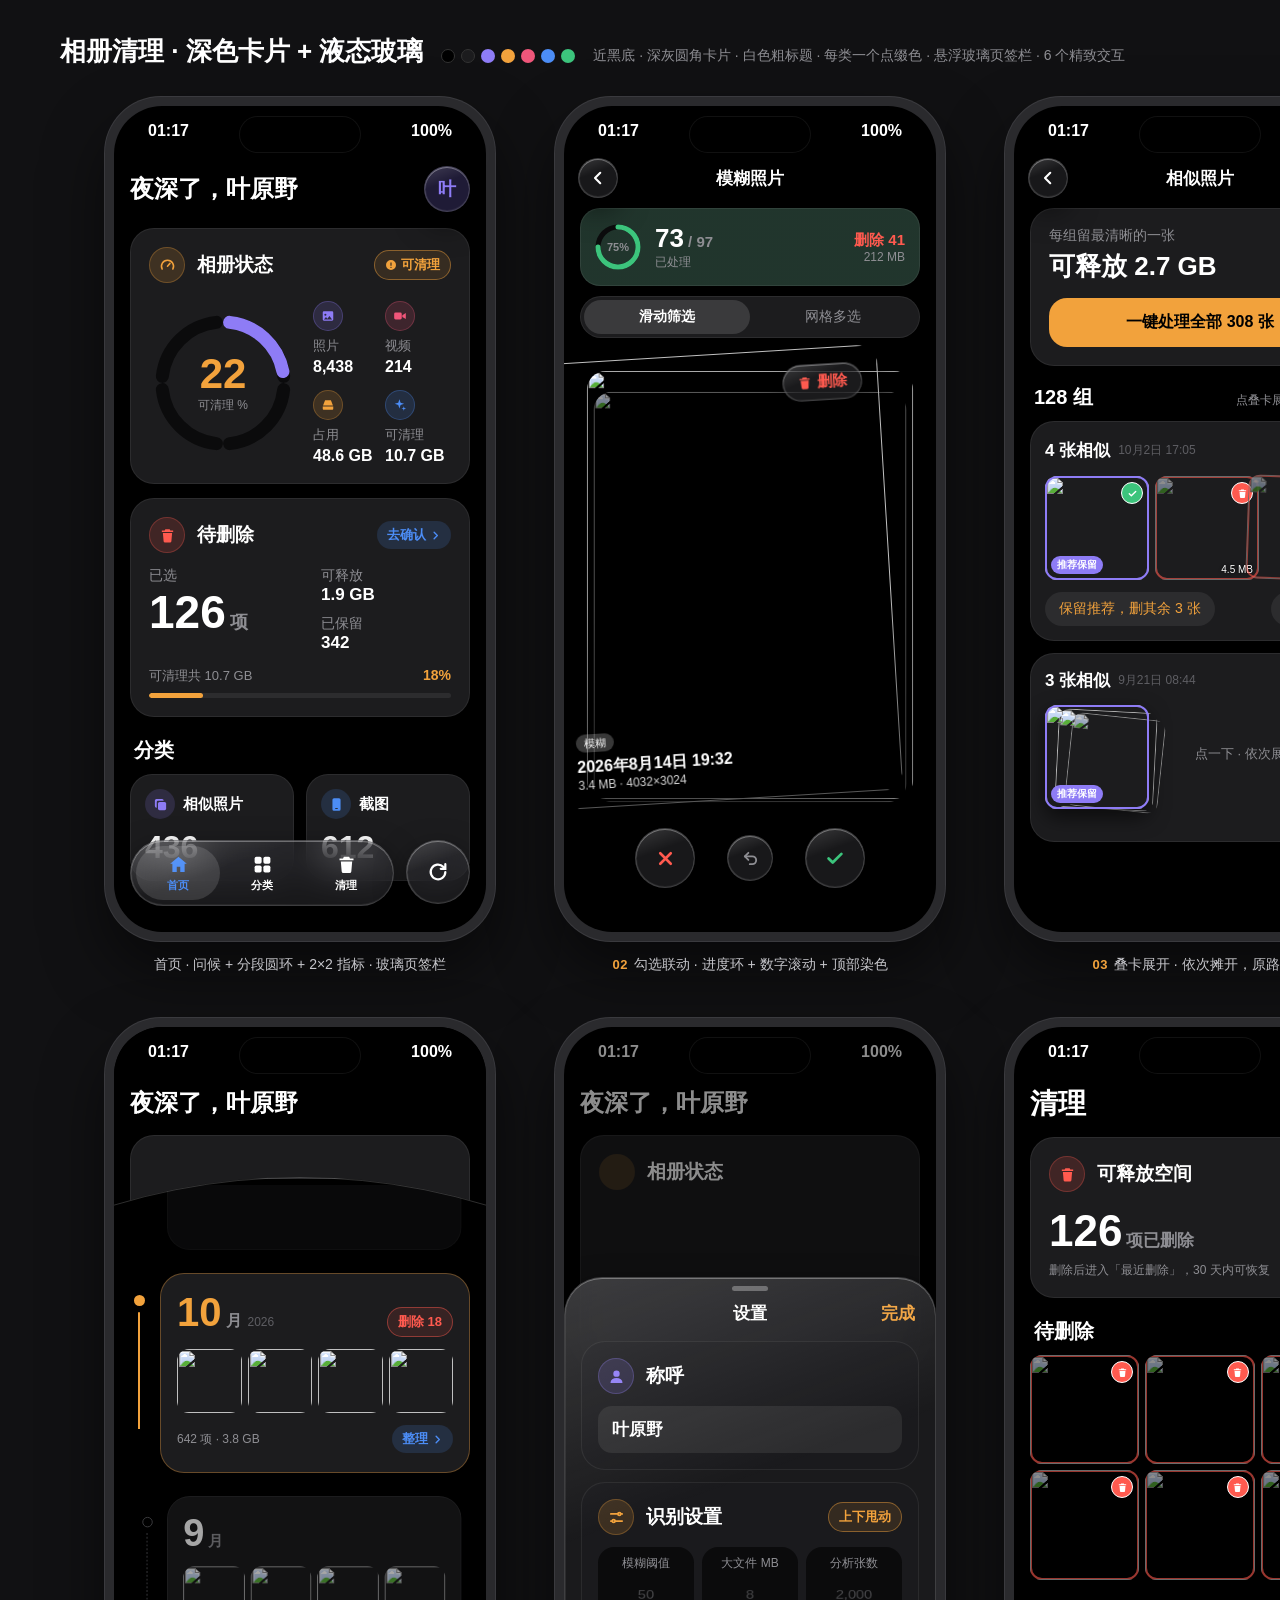
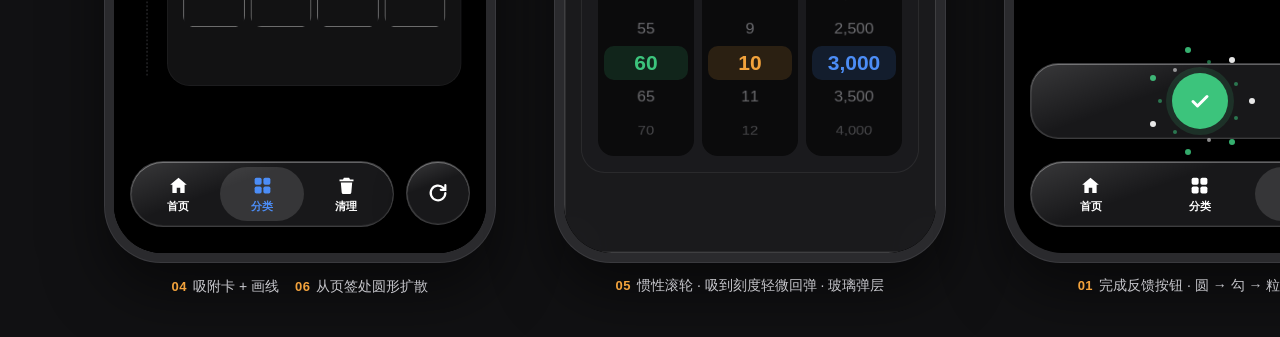
==== commit 4419bfbf: "UI: 深色卡片主题 + 液态玻璃 + 6 个精致交互（完成反馈/勾选联动/叠卡/吸附画线/惯性滚轮/圆形扩散）" ====
--- a/preview/mockup.html
+++ b/preview/mockup.html
@@ -1,163 +1,254 @@
 <!doctype html>
 <html lang="zh-CN"><head><meta charset="utf-8">
-<title>相册清理 · 简约清新主题预览</title>
+<title>相册清理 · 深色卡片 + 液态玻璃 + 6 个交互</title>
 <style>
-:root{--accent:#2AA876;--accentSoft:rgba(42,168,118,.10);--danger:#D9534F;--dangerSoft:rgba(217,83,79,.09);
---bg:#F7F8FA;--card:#fff;--fill:#F1F3F5;--line:#E9ECEF;--t1:#1F2328;--t2:#5F6670;--t3:#9AA1AA}
+:root{--bg:#000;--card:#1C1C1E;--fill:#2C2C2E;--hi:#3A3A3C;--line:rgba(255,255,255,.07);--t1:#fff;--t2:#8E8E93;--t3:#5E5E63;
+--purple:#8E7CF6;--orange:#F2A23C;--pink:#F0567A;--blue:#4C8DF6;--green:#3CC47C;--red:#FF5A4F}
 *{box-sizing:border-box;margin:0;padding:0}
-body{font-family:Inter,"Noto Sans CJK SC",sans-serif;color:var(--t1);background:#EEF0F3;width:1800px;height:1000px;overflow:hidden;-webkit-font-smoothing:antialiased}
-.top{display:flex;align-items:center;gap:14px;padding:26px 56px 0}
-.top h1{font-size:22px;font-weight:600;letter-spacing:-.2px}
-.sw{display:flex;gap:6px;margin-left:8px}.sw i{width:14px;height:14px;border-radius:4px;display:block;border:1px solid rgba(0,0,0,.06)}
-.top span{color:var(--t2);font-size:14px}
-.row{display:flex;gap:40px;justify-content:center;padding-top:24px}
-.phone{width:390px;height:844px;border-radius:54px;background:#1b1d20;padding:10px;box-shadow:0 24px 50px rgba(20,24,30,.16)}
-.scr{width:100%;height:100%;border-radius:45px;background:var(--bg);overflow:hidden;position:relative;display:flex;flex-direction:column}
-.status{height:48px;display:flex;justify-content:space-between;align-items:center;padding:0 32px;font-weight:600;font-size:15px;flex:none}
-.island{position:absolute;top:11px;left:50%;transform:translateX(-50%);width:118px;height:34px;background:#000;border-radius:20px}
-.p{padding:0 20px}
-.card{background:#fff;border:1px solid var(--line);border-radius:16px;box-shadow:0 2px 6px rgba(0,0,0,.035)}
+body{font-family:Inter,"Noto Sans CJK SC",sans-serif;color:var(--t1);background:#111113;width:1500px;-webkit-font-smoothing:antialiased}
+.head{padding:34px 60px 0;display:flex;align-items:flex-end;gap:18px}
+.head h1{font-size:26px;font-weight:700}.head p{color:var(--t2);font-size:14px;padding-bottom:4px}
+.sw{display:flex;gap:6px;padding-bottom:6px}.sw i{width:14px;height:14px;border-radius:50%;display:block}
+.grid{display:grid;grid-template-columns:repeat(3,390px);gap:44px 60px;justify-content:center;padding:28px 0 40px}
+.cap{margin-top:14px;text-align:center}.cap b{font-size:13px;color:var(--orange);letter-spacing:.5px;margin-right:6px}.cap span{font-size:14px;color:#c7c7cc}
+.phone{width:390px;height:844px;border-radius:56px;background:#2a2a2d;padding:9px;box-shadow:0 0 0 1px #3a3a3e,0 30px 60px rgba(0,0,0,.5)}
+.scr{width:100%;height:100%;border-radius:48px;background:var(--bg);overflow:hidden;position:relative}
+.status{height:50px;display:flex;justify-content:space-between;align-items:center;padding:0 34px;font-weight:600;font-size:16px}
+.island{position:absolute;top:11px;left:50%;transform:translateX(-50%);width:120px;height:35px;background:#000;border-radius:20px;z-index:9;box-shadow:0 0 0 1px #111}
+.pg{padding:0 16px}
+.card{background:var(--card);border:1px solid var(--line);border-radius:24px}
 .num{font-variant-numeric:tabular-nums}
-svg{display:block;fill:none;stroke:currentColor;stroke-width:1.6;stroke-linecap:round;stroke-linejoin:round}
-.badge{width:34px;height:34px;border-radius:10px;background:var(--accentSoft);color:var(--accent);display:grid;place-items:center}
-.badge svg{width:17px;height:17px}
-.sh{font-size:13px;font-weight:600;color:var(--t3);display:flex;justify-content:space-between;padding:0 4px;margin:18px 0 10px}
-.sh span{font-weight:400;font-size:12px}
-.bar4{height:4px;border-radius:4px;background:var(--fill);overflow:hidden}.bar4 i{display:block;height:100%;background:var(--accent);border-radius:4px}
-.nav{height:44px;display:flex;align-items:center;justify-content:center;position:relative;font-size:17px;font-weight:600;flex:none}
-.nav .l{position:absolute;left:12px;color:var(--accent);display:flex;align-items:center;font-weight:400;font-size:17px}
-.nav .r{position:absolute;right:20px;color:var(--accent);font-weight:400;font-size:16px}
-.seg{display:flex;background:var(--fill);border-radius:11px;padding:3px}
-.seg div{flex:1;text-align:center;font-size:14px;color:var(--t2);padding:7px 0;border-radius:8px}
-.seg .on{background:#fff;color:var(--t1);font-weight:600;box-shadow:0 1px 3px rgba(0,0,0,.06)}
+svg{display:block}
+.ib{border-radius:50%;display:grid;place-items:center;flex:none}
+.ib svg{width:50%;height:50%}
+.ch{display:flex;align-items:center;gap:12px}.ch h3{font-size:19px;font-weight:700;flex:1}
+.pill{display:inline-flex;align-items:center;gap:4px;font-size:13px;font-weight:600;padding:5px 10px;border-radius:99px;white-space:nowrap}
+.pill.o{color:var(--orange);background:rgba(242,162,60,.12);border:1px solid rgba(242,162,60,.45)}
+.pill.b{color:var(--blue);background:rgba(76,141,246,.16)}
+.pill.r{color:var(--red);background:rgba(255,90,79,.12);border:1px solid rgba(255,90,79,.45)}
+.lbl{font-size:14px;color:var(--t2)}
+.glass{background:rgba(58,58,62,.42);-webkit-backdrop-filter:blur(18px) saturate(170%);backdrop-filter:blur(18px) saturate(170%);
+ border:1px solid rgba(255,255,255,.16);box-shadow:inset 0 1px 0 rgba(255,255,255,.32),inset 0 -1px 0 rgba(255,255,255,.06),inset 1px 0 0 rgba(255,255,255,.08),0 12px 30px rgba(0,0,0,.55)}
+.glass::after{content:"";position:absolute;inset:0;border-radius:inherit;pointer-events:none;background:linear-gradient(160deg,rgba(255,255,255,.14),rgba(255,255,255,0) 38%)}
+.tabbar{position:absolute;left:16px;right:16px;bottom:26px;display:flex;gap:12px;z-index:5}
+.tabs{position:relative;flex:1;border-radius:99px;padding:5px;display:flex}
+.tab{flex:1;height:54px;border-radius:99px;display:flex;flex-direction:column;align-items:center;justify-content:center;gap:3px;font-size:11px;font-weight:600}
+.tab svg{width:21px;height:21px}
+.tab.on{background:rgba(255,255,255,.13);color:var(--blue)}
+.act{position:relative;width:64px;height:64px;border-radius:50%;display:grid;place-items:center}
+.bar5{height:5px;border-radius:5px;background:var(--fill);overflow:hidden}.bar5 i{display:block;height:100%;border-radius:5px}
+.nav{height:44px;display:flex;align-items:center;justify-content:center;position:relative;font-size:17px;font-weight:600}
+.nav .bk{position:absolute;left:14px;width:40px;height:40px;border-radius:50%;display:grid;place-items:center}
+.seg{display:flex;background:var(--card);border:1px solid var(--line);border-radius:99px;padding:3px}
+.seg div{flex:1;text-align:center;font-size:14px;color:var(--t2);padding:8px 0;border-radius:99px}
+.seg .on{background:var(--hi);color:#fff;font-weight:600}
 img{display:block;object-fit:cover;width:100%;height:100%}
-.th{position:relative;border-radius:10px;overflow:hidden;aspect-ratio:1}
-.th .sel{position:absolute;top:6px;right:6px;width:22px;height:22px;border-radius:50%;border:1.5px solid #fff;background:rgba(0,0,0,.15);display:grid;place-items:center;color:#fff}
-.th .sel svg{width:11px;height:11px;stroke-width:2.6}
-.th.del .sel{background:var(--danger)}.th.keep .sel{background:var(--accent)}
-.th.del img{opacity:.68}.th.del{outline:2px solid rgba(217,83,79,.6);outline-offset:-2px;transform:scale(.95)}
-.th.best{outline:2px solid var(--accent);outline-offset:-2px}
-.th .sz{position:absolute;right:6px;bottom:5px;color:#fff;font-size:10px;font-weight:500;text-shadow:0 0 3px rgba(0,0,0,.6)}
-.th .rec{position:absolute;left:6px;bottom:6px;background:var(--accent);color:#fff;font-size:10px;font-weight:600;padding:2px 6px;border-radius:99px}
-.sbtn{display:inline-block;background:var(--fill);border-radius:10px;padding:8px 13px;font-size:14px;font-weight:500}
-.pbtn{background:var(--accent);color:#fff;border-radius:14px;text-align:center;padding:14px;font-size:16px;font-weight:600}
-.lbl{text-align:center;font-size:14px;color:var(--t2);margin-top:14px}
+.th{position:relative;border-radius:12px;overflow:hidden}
+.th .sel{position:absolute;top:6px;right:6px;width:22px;height:22px;border-radius:50%;border:1.5px solid #fff;background:rgba(0,0,0,.25);display:grid;place-items:center}
+.th .sel svg{width:11px;height:11px}
+.th.del img{filter:brightness(.55)}.th.del .sel{background:var(--red)}.th.del{outline:2px solid rgba(255,90,79,.6);outline-offset:-2px}
+.th.best{outline:2px solid var(--purple);outline-offset:-2px}
+.th .rec{position:absolute;left:6px;bottom:6px;background:var(--purple);font-size:10px;font-weight:600;padding:2px 6px;border-radius:99px}
+.th .sz{position:absolute;right:6px;bottom:5px;font-size:10px;font-weight:500;text-shadow:0 0 3px #000}
+.sbtn{display:inline-block;background:var(--fill);border-radius:99px;padding:8px 14px;font-size:14px;font-weight:500}
 </style></head><body>
 <svg width="0" height="0" style="position:absolute"><defs>
-<symbol id="sq" viewBox="0 0 24 24"><rect x="8" y="8" width="12" height="12" rx="2"/><path d="M16 8V6a2 2 0 0 0-2-2H6a2 2 0 0 0-2 2v8a2 2 0 0 0 2 2h2"/></symbol>
-<symbol id="ph" viewBox="0 0 24 24"><rect x="6" y="2.5" width="12" height="19" rx="2.5"/><path d="M10.5 18.5h3"/></symbol>
-<symbol id="ap" viewBox="0 0 24 24"><circle cx="12" cy="12" r="9"/><path d="M14.3 3.3 8.6 13M20.7 9.6l-11.3.2M18.3 19 12.6 9.3M9.7 20.7l5.7-9.8M3.3 14.4l11.3-.2M5.7 5l5.7 9.7"/></symbol>
-<symbol id="hd" viewBox="0 0 24 24"><rect x="3" y="13" width="18" height="7" rx="2"/><path d="M5.5 13 8 5h8l2.5 8M7 16.5h.01M10 16.5h.01"/></symbol>
-<symbol id="vd" viewBox="0 0 24 24"><rect x="2.5" y="6" width="13" height="12" rx="2"/><path d="m15.5 10 6-3.5v11l-6-3.5"/></symbol>
-<symbol id="sun" viewBox="0 0 24 24"><circle cx="12" cy="12" r="4"/><path d="M12 2v2M12 20v2M4.9 4.9l1.4 1.4M17.7 17.7l1.4 1.4M2 12h2M20 12h2M4.9 19.1l1.4-1.4M17.7 6.3l1.4-1.4"/></symbol>
-<symbol id="tr" viewBox="0 0 24 24"><path d="M4 7h16M10 11v6M14 11v6M5.5 7l1 12a2 2 0 0 0 2 2h7a2 2 0 0 0 2-2l1-12M9 7V4h6v3"/></symbol>
-<symbol id="ck" viewBox="0 0 24 24"><path d="m5 12.5 4.5 4.5L19 7.5"/></symbol>
-<symbol id="x" viewBox="0 0 24 24"><path d="M6 6l12 12M18 6 6 18"/></symbol>
-<symbol id="un" viewBox="0 0 24 24"><path d="M9 14 4 9l5-5"/><path d="M4 9h10.5a5.5 5.5 0 0 1 0 11H11"/></symbol>
-<symbol id="rf" viewBox="0 0 24 24"><path d="M20 12a8 8 0 1 1-2.3-5.7L20 8.5M20 3.5v5h-5"/></symbol>
-<symbol id="gr" viewBox="0 0 24 24"><circle cx="12" cy="12" r="3"/><path d="M19.4 15a1.7 1.7 0 0 0 .3 1.8l.1.1a2 2 0 1 1-2.8 2.8l-.1-.1a1.7 1.7 0 0 0-1.8-.3 1.7 1.7 0 0 0-1 1.5V21a2 2 0 1 1-4 0v-.1a1.7 1.7 0 0 0-1.1-1.5 1.7 1.7 0 0 0-1.8.3l-.1.1a2 2 0 1 1-2.8-2.8l.1-.1a1.7 1.7 0 0 0 .3-1.8 1.7 1.7 0 0 0-1.5-1H3a2 2 0 1 1 0-4h.1a1.7 1.7 0 0 0 1.5-1.1 1.7 1.7 0 0 0-.3-1.8l-.1-.1a2 2 0 1 1 2.8-2.8l.1.1a1.7 1.7 0 0 0 1.8.3H9a1.7 1.7 0 0 0 1-1.5V3a2 2 0 1 1 4 0v.1a1.7 1.7 0 0 0 1 1.5 1.7 1.7 0 0 0 1.8-.3l.1-.1a2 2 0 1 1 2.8 2.8l-.1.1a1.7 1.7 0 0 0-.3 1.8V9a1.7 1.7 0 0 0 1.5 1H21a2 2 0 1 1 0 4h-.1a1.7 1.7 0 0 0-1.5 1z"/></symbol>
-<symbol id="cv" viewBox="0 0 24 24"><path d="m9 5 7 7-7 7"/></symbol>
-<symbol id="cl" viewBox="0 0 24 24"><path d="m15 5-7 7 7 7"/></symbol>
-<symbol id="sp" viewBox="0 0 24 24"><path d="M12 3l1.8 5.2L19 10l-5.2 1.8L12 17l-1.8-5.2L5 10l5.2-1.8zM19 16l.8 2.2L22 19l-2.2.8L19 22l-.8-2.2L16 19l2.2-.8z"/></symbol>
+<symbol id="gauge" viewBox="0 0 24 24" fill="none" stroke="currentColor" stroke-width="2.2" stroke-linecap="round"><path d="M4.5 17a8.5 8.5 0 1 1 15 0"/><path d="M12 13l3.5-4"/></symbol>
+<symbol id="photo" viewBox="0 0 24 24" fill="currentColor"><path d="M5 4h14a2 2 0 0 1 2 2v12a2 2 0 0 1-2 2H5a2 2 0 0 1-2-2V6a2 2 0 0 1 2-2zm2.5 4a1.8 1.8 0 1 0 0 3.6 1.8 1.8 0 0 0 0-3.6zM5 18h14l-4.5-6-3.5 4.5-2.5-3z"/></symbol>
+<symbol id="video" viewBox="0 0 24 24" fill="currentColor"><rect x="2" y="6" width="13" height="12" rx="2.5"/><path d="M16 10.5 22 7v10l-6-3.5z"/></symbol>
+<symbol id="drive" viewBox="0 0 24 24" fill="currentColor"><path d="M7 4h10l3.5 9H3.5zM3 14.5h18v4a1.5 1.5 0 0 1-1.5 1.5h-15A1.5 1.5 0 0 1 3 18.5z"/></symbol>
+<symbol id="spark" viewBox="0 0 24 24" fill="currentColor"><path d="M11 2l2 6.2L19 10l-6 1.8L11 18l-2-6.2L3 10l6-1.8zM18.5 14l1 3 3 1-3 1-1 3-1-3-3-1 3-1z"/></symbol>
+<symbol id="trash" viewBox="0 0 24 24" fill="currentColor"><path d="M9 3h6l1 2h4v2H4V5h4zM5.5 8.5h13l-1 11.5a2 2 0 0 1-2 1.8h-7a2 2 0 0 1-2-1.8z"/></symbol>
+<symbol id="house" viewBox="0 0 24 24" fill="currentColor"><path d="M12 3 2.5 11h2.5v9.5h5v-6h4v6h5V11h2.5z"/></symbol>
+<symbol id="gridf" viewBox="0 0 24 24" fill="currentColor"><rect x="3" y="3" width="8" height="8" rx="2"/><rect x="13" y="3" width="8" height="8" rx="2"/><rect x="3" y="13" width="8" height="8" rx="2"/><rect x="13" y="13" width="8" height="8" rx="2"/></symbol>
+<symbol id="refresh" viewBox="0 0 24 24" fill="none" stroke="currentColor" stroke-width="2.4" stroke-linecap="round"><path d="M20 12a8 8 0 1 1-2.3-5.7L20 8.5M20 3.5v5h-5"/></symbol>
+<symbol id="excl" viewBox="0 0 24 24" fill="currentColor"><path d="M12 2a10 10 0 1 1 0 20 10 10 0 0 1 0-20zm-1.2 5v6.5h2.4V7zm1.2 8.3a1.4 1.4 0 1 0 0 2.8 1.4 1.4 0 0 0 0-2.8z"/></symbol>
+<symbol id="chev" viewBox="0 0 24 24" fill="none" stroke="currentColor" stroke-width="3" stroke-linecap="round" stroke-linejoin="round"><path d="m9 5 7 7-7 7"/></symbol>
+<symbol id="back" viewBox="0 0 24 24" fill="none" stroke="currentColor" stroke-width="2.8" stroke-linecap="round" stroke-linejoin="round"><path d="m15 5-7 7 7 7"/></symbol>
+<symbol id="x" viewBox="0 0 24 24" fill="none" stroke="currentColor" stroke-width="3" stroke-linecap="round"><path d="M6 6l12 12M18 6 6 18"/></symbol>
+<symbol id="ck" viewBox="0 0 24 24" fill="none" stroke="currentColor" stroke-width="3" stroke-linecap="round" stroke-linejoin="round"><path d="m5 12.5 4.5 4.5L19 7.5"/></symbol>
+<symbol id="undo" viewBox="0 0 24 24" fill="none" stroke="currentColor" stroke-width="2.6" stroke-linecap="round" stroke-linejoin="round"><path d="M9 14 4 9l5-5"/><path d="M4 9h10.5a5.5 5.5 0 0 1 0 11H11"/></symbol>
+<symbol id="sq" viewBox="0 0 24 24" fill="currentColor"><rect x="8" y="8" width="13" height="13" rx="2.5"/><path d="M5.5 3h9A2.5 2.5 0 0 1 17 5.5V6H8a2 2 0 0 0-2 2v9h-.5A2.5 2.5 0 0 1 3 14.5v-9A2.5 2.5 0 0 1 5.5 3z"/></symbol>
+<symbol id="phone" viewBox="0 0 24 24" fill="currentColor"><path d="M8 2h8a2.5 2.5 0 0 1 2.5 2.5v15A2.5 2.5 0 0 1 16 22H8a2.5 2.5 0 0 1-2.5-2.5v-15A2.5 2.5 0 0 1 8 2zm2 17h4v-1.4h-4z"/></symbol>
+<symbol id="ap" viewBox="0 0 24 24" fill="none" stroke="currentColor" stroke-width="2.2"><circle cx="12" cy="12" r="9"/><path d="M14.3 3.3 8.6 13M20.7 9.6l-11.3.2M18.3 19 12.6 9.3M9.7 20.7l5.7-9.8M3.3 14.4l11.3-.2M5.7 5l5.7 9.7"/></symbol>
+<symbol id="sun" viewBox="0 0 24 24" fill="currentColor"><circle cx="12" cy="12" r="4.5"/><path d="M11 1.5h2v3h-2zM11 19.5h2v3h-2zM1.5 11h3v2h-3zM19.5 11h3v2h-3zM4.2 5.6l1.4-1.4 2.1 2.1-1.4 1.4zM16.3 17.7l1.4-1.4 2.1 2.1-1.4 1.4zM4.2 18.4l2.1-2.1 1.4 1.4-2.1 2.1zM16.3 6.3l2.1-2.1 1.4 1.4-2.1 2.1z" /></symbol>
+<symbol id="slider" viewBox="0 0 24 24" fill="none" stroke="currentColor" stroke-width="2.4" stroke-linecap="round"><path d="M4 7h10M18 7h2M4 17h2M10 17h10"/><circle cx="16" cy="7" r="2"/><circle cx="8" cy="17" r="2"/></symbol>
+<symbol id="person" viewBox="0 0 24 24" fill="currentColor"><circle cx="12" cy="8" r="4.5"/><path d="M3.5 21a8.5 7 0 0 1 17 0z"/></symbol>
 </defs></svg>
 
-<div class="top"><h1>相册清理 · 简约清新</h1>
-<div class="sw"><i style="background:#2AA876"></i><i style="background:#F7F8FA"></i><i style="background:#fff"></i><i style="background:#1F2328"></i><i style="background:#D9534F"></i></div>
-<span>薄荷绿单一强调色 · 浅灰底白卡片 · 系统字体 · 细线图标 · 红色只用于删除</span></div>
-<div class="row">
+<div class="head"><h1>相册清理 · 深色卡片 + 液态玻璃</h1>
+<div class="sw"><i style="background:#000;border:1px solid #333"></i><i style="background:#1C1C1E;border:1px solid #333"></i><i style="background:#8E7CF6"></i><i style="background:#F2A23C"></i><i style="background:#F0567A"></i><i style="background:#4C8DF6"></i><i style="background:#3CC47C"></i></div>
+<p>近黑底 · 深灰圆角卡片 · 白色粗标题 · 每类一个点缀色 · 悬浮玻璃页签栏 · 6 个精致交互</p></div>
+
+<div class="grid">
 
 <!-- 1 首页 -->
 <div><div class="phone"><div class="scr"><div class="island"></div>
-<div class="status"><span>9:41</span><span>100%</span></div>
-<div class="p" style="display:flex;justify-content:flex-end;gap:18px;color:var(--accent);height:30px;align-items:center"><svg width="20" height="20"><use href="#rf"/></svg><svg width="20" height="20"><use href="#gr"/></svg></div>
-<div class="p" style="font-size:30px;font-weight:700;letter-spacing:-.4px;margin:2px 0 14px">相册清理</div>
-<div class="p"><div class="card" style="padding:18px">
- <div style="display:flex;justify-content:space-between;font-size:14px;color:var(--t2)"><span>相册占用</span><span class="num" style="font-size:13px;color:var(--t3)">8,652 项</span></div>
- <div class="num" style="font-size:36px;font-weight:700;letter-spacing:-.6px;margin:6px 0 14px">48.6 GB</div>
- <div class="bar4"><i style="width:22%"></i></div>
- <div style="font-size:12px;color:var(--t2);margin-top:8px;display:flex;align-items:center;gap:6px"><i style="width:6px;height:6px;border-radius:50%;background:var(--accent);display:block"></i>约 10.7 GB 可清理 · 1,284 张</div>
-</div></div>
-<div class="p"><div class="sh">分类</div>
-<div style="display:grid;grid-template-columns:1fr 1fr;gap:12px">
- <div class="card" style="padding:14px;height:128px;display:flex;flex-direction:column"><div style="display:flex;justify-content:space-between"><div class="badge"><svg><use href="#sq"/></svg></div><span style="font-size:12px;color:var(--t3)">412 待看</span></div><div style="flex:1"></div><div class="num" style="font-size:26px;font-weight:600">436</div><div style="display:flex;justify-content:space-between;font-size:14px;font-weight:500">相似照片<span class="num" style="font-size:12px;font-weight:400;color:var(--t3)">3.1 GB</span></div></div>
- <div class="card" style="padding:14px;height:128px;display:flex;flex-direction:column"><div style="display:flex;justify-content:space-between"><div class="badge"><svg><use href="#ph"/></svg></div><span style="font-size:12px;color:var(--t3)">590 待看</span></div><div style="flex:1"></div><div class="num" style="font-size:26px;font-weight:600">612</div><div style="display:flex;justify-content:space-between;font-size:14px;font-weight:500">截图<span class="num" style="font-size:12px;font-weight:400;color:var(--t3)">1.4 GB</span></div></div>
- <div class="card" style="padding:14px;height:128px;display:flex;flex-direction:column"><div style="display:flex;justify-content:space-between"><div class="badge"><svg><use href="#ap"/></svg></div></div><div style="flex:1"></div><div class="num" style="font-size:26px;font-weight:600">97</div><div style="display:flex;justify-content:space-between;font-size:14px;font-weight:500">模糊照片<span class="num" style="font-size:12px;font-weight:400;color:var(--t3)">402 MB</span></div></div>
- <div class="card" style="padding:14px;height:128px;display:flex;flex-direction:column"><div style="display:flex;justify-content:space-between"><div class="badge"><svg><use href="#hd"/></svg></div><span style="font-size:12px;color:var(--t3)">41 待看</span></div><div style="flex:1"></div><div class="num" style="font-size:26px;font-weight:600">58</div><div style="display:flex;justify-content:space-between;font-size:14px;font-weight:500">大文件<span class="num" style="font-size:12px;font-weight:400;color:var(--t3)">9.8 GB</span></div></div>
- <div class="card" style="padding:14px;height:128px;display:flex;flex-direction:column"><div style="display:flex;justify-content:space-between"><div class="badge"><svg><use href="#vd"/></svg></div></div><div style="flex:1"></div><div class="num" style="font-size:26px;font-weight:600">214</div><div style="display:flex;justify-content:space-between;font-size:14px;font-weight:500">视频<span class="num" style="font-size:12px;font-weight:400;color:var(--t3)">21.3 GB</span></div></div>
- <div class="card" style="padding:14px;height:128px;display:flex;flex-direction:column"><div style="display:flex;justify-content:space-between"><div class="badge"><svg><use href="#sun"/></svg></div></div><div style="flex:1"></div><div class="num" style="font-size:26px;font-weight:600">33</div><div style="display:flex;justify-content:space-between;font-size:14px;font-weight:500">过暗/过曝<span class="num" style="font-size:12px;font-weight:400;color:var(--t3)">96 MB</span></div></div>
-</div></div>
-<div class="card" style="position:absolute;left:20px;right:20px;bottom:28px;padding:12px;display:flex;align-items:center;gap:12px;box-shadow:0 6px 16px rgba(0,0,0,.08)">
- <div class="badge" style="width:38px;height:38px;background:var(--dangerSoft);color:var(--danger)"><svg><use href="#tr"/></svg></div>
- <div><div style="font-size:16px;font-weight:600">待删除 126 项</div><div style="font-size:12px;color:var(--t2)">可释放 1.9 GB</div></div>
- <div style="margin-left:auto;color:var(--accent);font-size:14px;font-weight:600">查看</div><svg width="14" height="14" style="color:var(--t3);stroke-width:2.2"><use href="#cv"/></svg></div>
-</div></div><div class="lbl">① 首页</div></div>
-
-<!-- 2 滑动 -->
-<div><div class="phone"><div class="scr"><div class="island"></div>
-<div class="status"><span>9:41</span><span>100%</span></div>
-<div class="nav"><span class="l"><svg width="22" height="22" style="stroke-width:2"><use href="#cl"/></svg>返回</span>模糊照片</div>
-<div class="p" style="margin-top:4px"><div class="seg"><div class="on">滑动筛选</div><div>网格多选</div></div>
-<div style="display:flex;justify-content:space-between;font-size:12px;margin-top:10px"><span style="color:var(--t3)">97 项 · 402 MB</span><span style="color:var(--danger)">已选删除 12</span></div>
-<div style="display:flex;justify-content:space-between;margin-top:14px;font-size:12px;color:var(--t3)"><span class="num" style="font-size:13px;color:var(--t2);font-weight:500">13 / 97</span><span>左滑删除 · 右滑保留</span></div>
-<div class="bar4" style="margin-top:8px"><i style="width:13%"></i></div></div>
-<div style="position:relative;flex:1;margin:20px 20px 0">
- <div style="position:absolute;inset:0;border-radius:20px;overflow:hidden;transform:translateY(20px) scale(.92);box-shadow:0 2px 6px rgba(0,0,0,.04)"><img src="https://picsum.photos/id/1043/500/700"></div>
- <div style="position:absolute;inset:0;border-radius:20px;overflow:hidden;transform:translateY(7px) scale(.97);box-shadow:0 2px 6px rgba(0,0,0,.04)"><img src="https://picsum.photos/id/1036/500/700"></div>
- <div style="position:absolute;inset:0;border-radius:20px;overflow:hidden;transform:translateX(-38px) rotate(-4deg);box-shadow:0 6px 14px rgba(0,0,0,.1)"><img src="https://picsum.photos/id/1025/500/700?blur=2">
-  <div style="position:absolute;inset:0;background:linear-gradient(transparent 50%,rgba(0,0,0,.45))"></div>
-  <div style="position:absolute;left:16px;bottom:16px;color:#fff"><span style="font-size:11px;font-weight:500;background:rgba(255,255,255,.22);padding:3px 8px;border-radius:99px">模糊</span><div style="font-size:16px;font-weight:600;margin-top:6px">2026年8月14日 19:32</div><div class="num" style="font-size:12px;opacity:.85">3.4 MB · 4032×3024</div></div>
-  <div style="position:absolute;top:16px;right:16px;background:#fff;color:var(--danger);font-weight:600;font-size:15px;padding:8px 14px;border-radius:99px;display:flex;gap:5px;align-items:center;box-shadow:0 2px 6px rgba(0,0,0,.12)"><svg width="16" height="16"><use href="#tr"/></svg>删除</div></div>
+<div class="status"><span>01:17</span><span>100%</span></div>
+<div class="pg" style="display:flex;align-items:center;justify-content:space-between;margin:10px 0 16px">
+ <div style="font-size:24px;font-weight:700">夜深了，叶原野</div>
+ <div class="glass" style="position:relative;width:46px;height:46px;border-radius:50%;display:grid;place-items:center;font-weight:700;font-size:18px;color:var(--purple);background:rgba(142,124,246,.22)">叶</div></div>
+<div class="pg"><div class="card" style="padding:18px">
+ <div class="ch"><div class="ib" style="width:36px;height:36px;background:rgba(242,162,60,.16);color:var(--orange);border:1px solid rgba(242,162,60,.28)"><svg><use href="#gauge"/></svg></div><h3>相册状态</h3><span class="pill o"><svg width="12" height="12"><use href="#excl"/></svg>可清理</span></div>
+ <div style="display:flex;gap:16px;margin-top:18px;align-items:center">
+  <div style="position:relative;width:148px;height:148px;flex:none">
+   <svg width="148" height="148" viewBox="0 0 148 148" style="transform:rotate(-90deg)" fill="none" stroke-linecap="round" stroke-width="13">
+    <g stroke="#0B0B0C"><circle cx="74" cy="74" r="61" pathLength="100" stroke-dasharray="21.5 78.5" stroke-dashoffset="-1.75"/><circle cx="74" cy="74" r="61" pathLength="100" stroke-dasharray="21.5 78.5" stroke-dashoffset="-26.75"/><circle cx="74" cy="74" r="61" pathLength="100" stroke-dasharray="21.5 78.5" stroke-dashoffset="-51.75"/><circle cx="74" cy="74" r="61" pathLength="100" stroke-dasharray="21.5 78.5" stroke-dashoffset="-76.75"/></g>
+    <circle cx="74" cy="74" r="61" pathLength="100" stroke="#8E7CF6" stroke-dasharray="20.25 79.75" stroke-dashoffset="-1.75"/>
+   </svg>
+   <div style="position:absolute;inset:0;display:flex;flex-direction:column;align-items:center;justify-content:center"><div class="num" style="font-size:42px;font-weight:700;color:var(--orange);line-height:1">22</div><div style="font-size:12px;color:var(--t2);margin-top:2px">可清理 %</div></div></div>
+  <div style="display:grid;grid-template-columns:1fr 1fr;gap:14px 6px;flex:1;min-width:0">
+   <div><div class="ib" style="width:30px;height:30px;background:rgba(142,124,246,.16);color:var(--purple);border:1px solid rgba(142,124,246,.28)"><svg><use href="#photo"/></svg></div><div class="lbl" style="font-size:13px;margin-top:6px">照片</div><div class="num" style="font-size:16px;font-weight:600;margin-top:3px;white-space:nowrap">8,438</div></div>
+   <div><div class="ib" style="width:30px;height:30px;background:rgba(240,86,122,.16);color:var(--pink);border:1px solid rgba(240,86,122,.28)"><svg><use href="#video"/></svg></div><div class="lbl" style="font-size:13px;margin-top:6px">视频</div><div class="num" style="font-size:16px;font-weight:600;margin-top:3px;white-space:nowrap">214</div></div>
+   <div><div class="ib" style="width:30px;height:30px;background:rgba(242,162,60,.16);color:var(--orange);border:1px solid rgba(242,162,60,.28)"><svg><use href="#drive"/></svg></div><div class="lbl" style="font-size:13px;margin-top:6px">占用</div><div class="num" style="font-size:16px;font-weight:600;margin-top:3px;white-space:nowrap">48.6 GB</div></div>
+   <div><div class="ib" style="width:30px;height:30px;background:rgba(76,141,246,.16);color:var(--blue);border:1px solid rgba(76,141,246,.28)"><svg><use href="#spark"/></svg></div><div class="lbl" style="font-size:13px;margin-top:6px">可清理</div><div class="num" style="font-size:16px;font-weight:600;margin-top:3px;white-space:nowrap">10.7 GB</div></div>
+  </div></div></div>
+ <div class="card" style="padding:18px;margin-top:14px">
+  <div class="ch"><div class="ib" style="width:36px;height:36px;background:rgba(255,90,79,.16);color:var(--red);border:1px solid rgba(255,90,79,.28)"><svg><use href="#trash"/></svg></div><h3>待删除</h3><span class="pill b">去确认<svg width="11" height="11"><use href="#chev"/></svg></span></div>
+  <div style="display:flex;margin-top:14px"><div style="flex:1"><div class="lbl">已选</div><div style="display:flex;align-items:baseline;gap:4px"><span class="num" style="font-size:46px;font-weight:700">126</span><span style="font-size:18px;font-weight:600;color:var(--t2)">项</span></div></div>
+   <div style="width:130px"><div class="lbl">可释放</div><div class="num" style="font-size:17px;font-weight:600">1.9 GB</div><div class="lbl" style="margin-top:10px">已保留</div><div class="num" style="font-size:17px;font-weight:600">342</div></div></div>
+  <div style="display:flex;justify-content:space-between;font-size:13px;color:var(--t2);margin:14px 0 8px"><span>可清理共 10.7 GB</span><span class="num" style="color:var(--orange);font-weight:600;font-size:14px">18%</span></div>
+  <div class="bar5"><i style="width:18%;background:var(--orange)"></i></div></div>
+ <div style="font-size:20px;font-weight:700;margin:20px 4px 10px">分类</div>
+ <div style="display:grid;grid-template-columns:1fr 1fr;gap:12px">
+  <div class="card" style="padding:14px;border-radius:22px"><div style="display:flex;align-items:center;gap:8px"><div class="ib" style="width:30px;height:30px;background:rgba(142,124,246,.16);color:var(--purple)"><svg><use href="#sq"/></svg></div><b style="font-size:15px">相似照片</b></div><div style="margin-top:10px"><span class="num" style="font-size:32px;font-weight:700">436</span></div></div>
+  <div class="card" style="padding:14px;border-radius:22px"><div style="display:flex;align-items:center;gap:8px"><div class="ib" style="width:30px;height:30px;background:rgba(76,141,246,.16);color:var(--blue)"><svg><use href="#phone"/></svg></div><b style="font-size:15px">截图</b></div><div style="margin-top:10px"><span class="num" style="font-size:32px;font-weight:700">612</span></div></div>
+ </div></div>
+<div class="tabbar"><div class="tabs glass"><div class="tab on"><svg><use href="#house"/></svg>首页</div><div class="tab"><svg><use href="#gridf"/></svg>分类</div><div class="tab"><svg><use href="#trash"/></svg>清理</div></div><div class="act glass"><svg width="22" height="22"><use href="#refresh"/></svg></div></div>
+</div></div><div class="cap"><span>首页 · 问候 + 分段圆环 + 2×2 指标 · 玻璃页签栏</span></div></div>
+
+<!-- 2 勾选联动 + 滑动 -->
+<div><div class="phone"><div class="scr"><div class="island"></div>
+<div class="status"><span>01:17</span><span>100%</span></div>
+<div class="nav"><div class="bk glass" style="position:absolute"><svg width="18" height="18"><use href="#back"/></svg></div>模糊照片</div>
+<div class="pg" style="margin-top:8px">
+ <div style="display:flex;align-items:center;gap:14px;padding:14px;border-radius:20px;border:1px solid var(--line);background:linear-gradient(rgba(60,196,124,.15),rgba(60,196,124,.15)),#1C1C1E">
+  <div style="position:relative;width:46px;height:46px"><svg width="46" height="46" viewBox="0 0 46 46" style="transform:rotate(-90deg)" fill="none" stroke-width="5"><circle cx="23" cy="23" r="20" stroke="#0B0B0C"/><circle cx="23" cy="23" r="20" stroke="#3CC47C" stroke-linecap="round" pathLength="100" stroke-dasharray="75 100"/></svg><div class="num" style="position:absolute;inset:0;display:grid;place-items:center;font-size:11px;font-weight:600;color:var(--t2)">75%</div></div>
+  <div style="flex:1"><div><span class="num" style="font-size:26px;font-weight:700">73</span><span class="num" style="font-size:15px;font-weight:600;color:var(--t2)"> / 97</span></div><div style="font-size:12px;color:var(--t2)">已处理</div></div>
+  <div style="text-align:right"><div class="num" style="font-size:15px;font-weight:600;color:var(--red)">删除 41</div><div style="font-size:12px;color:var(--t2)">212 MB</div></div></div>
+ <div class="seg" style="margin-top:10px"><div class="on">滑动筛选</div><div>网格多选</div></div>
 </div>
-<div style="display:flex;justify-content:center;align-items:center;gap:32px;padding:22px 0 30px">
- <div style="width:60px;height:60px;border-radius:50%;background:#fff;border:1px solid var(--line);display:grid;place-items:center;color:var(--danger);box-shadow:0 3px 8px rgba(0,0,0,.06)"><svg width="22" height="22" style="stroke-width:2"><use href="#x"/></svg></div>
- <div style="width:46px;height:46px;border-radius:50%;background:#fff;border:1px solid var(--line);display:grid;place-items:center;color:var(--t2);box-shadow:0 3px 8px rgba(0,0,0,.06)"><svg width="17" height="17" style="stroke-width:2"><use href="#un"/></svg></div>
- <div style="width:60px;height:60px;border-radius:50%;background:#fff;border:1px solid var(--line);display:grid;place-items:center;color:var(--accent);box-shadow:0 3px 8px rgba(0,0,0,.06)"><svg width="22" height="22" style="stroke-width:2"><use href="#ck"/></svg></div></div>
-</div></div><div class="lbl">② 滑动筛选</div></div>
-
-<!-- 3 相似 -->
-<div><div class="phone"><div class="scr"><div class="island"></div>
-<div class="status"><span>9:41</span><span>100%</span></div>
-<div class="nav"><span class="l"><svg width="22" height="22" style="stroke-width:2"><use href="#cl"/></svg>返回</span>相似照片</div>
-<div class="p" style="margin-top:4px"><div class="card" style="padding:18px">
- <div style="display:flex;justify-content:space-between"><div><div style="font-size:14px;color:var(--t2)">每组留最清晰的一张</div><div class="num" style="font-size:26px;font-weight:700;margin-top:4px;letter-spacing:-.4px">可释放 2.7 GB</div></div><div class="badge"><svg><use href="#sp"/></svg></div></div>
- <div class="pbtn" style="margin-top:14px">一键处理全部 308 张</div></div>
-<div class="sh">128 组<span>点照片切换选择 · 长按看大图</span></div>
-<div class="card" style="padding:14px">
- <div style="display:flex;align-items:baseline;gap:8px"><span style="font-size:16px;font-weight:600">4 张相似</span><span style="font-size:12px;color:var(--t3)">2026年10月2日 17:05</span><span class="num" style="margin-left:auto;font-size:12px;color:var(--t3)">18.2 MB</span></div>
- <div style="display:flex;gap:6px;margin:12px 0">
-  <div class="th best" style="width:104px;flex:none"><img src="https://picsum.photos/id/1018/300/300"><div class="sel keep" style="background:var(--accent)"><svg><use href="#ck"/></svg></div><div class="rec">推荐保留</div></div>
-  <div class="th del" style="width:104px;flex:none"><img src="https://picsum.photos/id/1018/300/300?blur=1"><div class="sel"><svg><use href="#tr"/></svg></div><div class="sz">4.5 MB</div></div>
-  <div class="th del" style="width:104px;flex:none"><img src="https://picsum.photos/id/1018/320/320?blur=2"><div class="sel"><svg><use href="#tr"/></svg></div><div class="sz">4.4 MB</div></div></div>
- <div style="display:flex"><span class="sbtn" style="color:var(--accent)">保留推荐，删其余 3 张</span><span class="sbtn" style="margin-left:auto;color:var(--t2)">全部保留</span></div></div>
-<div class="card" style="padding:14px;margin-top:12px">
- <div style="display:flex;align-items:baseline;gap:8px"><span style="font-size:16px;font-weight:600">3 张相似</span><span style="font-size:12px;color:var(--t3)">2026年9月21日 08:44</span><span class="num" style="margin-left:auto;font-size:12px;color:var(--t3)">11.0 MB</span></div>
- <div style="display:flex;gap:6px;margin:12px 0">
-  <div class="th" style="width:104px;flex:none"><img src="https://picsum.photos/id/1039/300/300"><div class="sel"></div><div class="sz">3.8 MB</div></div>
-  <div class="th best" style="width:104px;flex:none"><img src="https://picsum.photos/id/1039/310/310"><div class="sel"></div><div class="rec">推荐保留</div></div>
-  <div class="th" style="width:104px;flex:none"><img src="https://picsum.photos/id/1039/290/290?blur=1"><div class="sel"></div><div class="sz">3.5 MB</div></div></div>
- <div style="display:flex"><span class="sbtn" style="color:var(--accent)">保留推荐，删其余 2 张</span><span class="sbtn" style="margin-left:auto;color:var(--t2)">全部保留</span></div></div>
-</div></div></div><div class="lbl">③ 相似照片</div></div>
-
-<!-- 4 确认 -->
-<div><div class="phone"><div class="scr"><div class="island"></div>
-<div class="status"><span>9:41</span><span>100%</span></div>
-<div class="nav"><span class="l"><svg width="22" height="22" style="stroke-width:2"><use href="#cl"/></svg>返回</span>确认删除<span class="r">清空</span></div>
-<div class="p" style="margin-top:4px"><div class="card" style="padding:18px">
- <div style="font-size:14px;color:var(--t2)">可释放空间</div><div class="num" style="font-size:36px;font-weight:700;letter-spacing:-.6px;margin:4px 0 6px">1.9 GB</div>
- <div style="font-size:12px;color:var(--t3)">共 126 项 · 删除后进入「最近删除」，30 天内可恢复</div></div>
-<div class="sh">待删除<span>点缩略图可移出</span></div>
-<div style="display:grid;grid-template-columns:repeat(3,1fr);gap:6px">
- <div class="th del"><img src="https://picsum.photos/id/1050/240/240"><div class="sel"><svg><use href="#tr"/></svg></div><div class="sz">▶︎ 212 MB</div></div>
- <div class="th del"><img src="https://picsum.photos/id/1067/240/240"><div class="sel"><svg><use href="#tr"/></svg></div><div class="sz">▶︎ 96 MB</div></div>
- <div class="th del"><img src="https://picsum.photos/id/1074/240/240"><div class="sel"><svg><use href="#tr"/></svg></div><div class="sz">14 MB</div></div>
- <div class="th del"><img src="https://picsum.photos/id/1080/240/240"><div class="sel"><svg><use href="#tr"/></svg></div><div class="sz">9.1 MB</div></div>
- <div class="th del"><img src="https://picsum.photos/id/1062/240/240"><div class="sel"><svg><use href="#tr"/></svg></div><div class="sz">8.7 MB</div></div>
- <div class="th del"><img src="https://picsum.photos/id/1084/240/240"><div class="sel"><svg><use href="#tr"/></svg></div><div class="sz">6.2 MB</div></div>
- <div class="th del"><img src="https://picsum.photos/id/1015/240/240"><div class="sel"><svg><use href="#tr"/></svg></div><div class="sz">5.9 MB</div></div>
- <div class="th del"><img src="https://picsum.photos/id/1016/240/240"><div class="sel"><svg><use href="#tr"/></svg></div><div class="sz">5.2 MB</div></div>
- <div class="th del"><img src="https://picsum.photos/id/1019/240/240"><div class="sel"><svg><use href="#tr"/></svg></div><div class="sz">4.8 MB</div></div>
-</div></div>
-<div style="position:absolute;left:20px;right:20px;bottom:28px;background:var(--danger);color:#fff;border-radius:14px;text-align:center;padding:15px;font-size:16px;font-weight:600">删除 126 项</div>
-</div></div><div class="lbl">④ 确认删除</div></div>
-
-</div></body></html>
+<div style="position:relative;height:446px;margin:16px 16px 0">
+ <div style="position:absolute;inset:0;border-radius:20px;overflow:hidden;transform:translateY(20px) scale(.92);opacity:.6"><img src="https://picsum.photos/id/1043/500/700"></div>
+ <div style="position:absolute;inset:0;border-radius:20px;overflow:hidden;transform:translateY(8px) scale(.96)"><img src="https://picsum.photos/id/1036/500/700"></div>
+ <div style="position:absolute;inset:0;border-radius:20px;overflow:hidden;transform:translateX(-30px) rotate(-3.5deg);box-shadow:0 14px 30px rgba(0,0,0,.6)"><img src="https://picsum.photos/id/1025/500/700?blur=2">
+  <div style="position:absolute;inset:0;background:linear-gradient(transparent 55%,rgba(0,0,0,.55))"></div>
+  <div style="position:absolute;left:16px;bottom:16px"><span style="font-size:11px;font-weight:500;background:rgba(255,255,255,.22);padding:3px 8px;border-radius:99px">模糊</span><div style="font-size:16px;font-weight:600;margin-top:6px">2026年8月14日 19:32</div><div class="num" style="font-size:12px;opacity:.85">3.4 MB · 4032×3024</div></div>
+  <div class="glass" style="position:absolute;top:16px;right:16px;color:var(--red);font-weight:600;font-size:15px;padding:8px 14px;border-radius:99px;display:flex;gap:5px;align-items:center"><svg width="15" height="15"><use href="#trash"/></svg>删除</div></div></div>
+<div style="display:flex;justify-content:center;align-items:center;gap:32px;padding-top:28px">
+ <div class="glass" style="position:relative;width:60px;height:60px;border-radius:50%;display:grid;place-items:center;color:var(--red)"><svg width="21" height="21"><use href="#x"/></svg></div>
+ <div class="glass" style="position:relative;width:46px;height:46px;border-radius:50%;display:grid;place-items:center;color:var(--t2)"><svg width="17" height="17"><use href="#undo"/></svg></div>
+ <div class="glass" style="position:relative;width:60px;height:60px;border-radius:50%;display:grid;place-items:center;color:var(--green)"><svg width="22" height="22"><use href="#ck"/></svg></div></div>
+</div></div><div class="cap"><b>02</b><span>勾选联动 · 进度环 + 数字滚动 + 顶部染色</span></div></div>
+
+<!-- 3 叠卡展开 -->
+<div><div class="phone"><div class="scr"><div class="island"></div>
+<div class="status"><span>01:17</span><span>100%</span></div>
+<div class="nav"><div class="bk glass" style="position:absolute"><svg width="18" height="18"><use href="#back"/></svg></div>相似照片</div>
+<div class="pg" style="margin-top:8px">
+ <div class="card" style="padding:18px">
+  <div class="ch"><div style="flex:1"><div class="lbl">每组留最清晰的一张</div><div class="num" style="font-size:26px;font-weight:700;margin-top:4px">可释放 2.7 GB</div></div><div class="ib" style="width:34px;height:34px;background:rgba(142,124,246,.16);color:var(--purple);border:1px solid rgba(142,124,246,.28)"><svg><use href="#spark"/></svg></div></div>
+  <div style="margin-top:14px;background:var(--orange);color:#000;border-radius:18px;text-align:center;padding:14px;font-size:16px;font-weight:600">一键处理全部 308 张</div></div>
+ <div style="display:flex;justify-content:space-between;align-items:baseline;margin:18px 4px 10px"><span style="font-size:20px;font-weight:700">128 组</span><span style="font-size:12px;color:var(--t2)">点叠卡展开 · 长按看大图</span></div>
+ <div class="card" style="padding:14px">
+  <div style="display:flex;align-items:center;gap:8px"><b style="font-size:17px">4 张相似</b><span style="font-size:12px;color:var(--t3)">10月2日 17:05</span><span class="pill b" style="margin-left:auto">收起</span></div>
+  <div style="display:flex;gap:6px;margin:12px 0">
+   <div class="th best" style="width:104px;height:104px;flex:none"><img src="https://picsum.photos/id/1018/300/300"><div class="sel" style="background:var(--green)"><svg style="color:#fff"><use href="#ck"/></svg></div><div class="rec">推荐保留</div></div>
+   <div class="th del" style="width:104px;height:104px;flex:none"><img src="https://picsum.photos/id/1018/300/300?blur=1"><div class="sel"><svg style="color:#fff"><use href="#trash"/></svg></div><div class="sz">4.5 MB</div></div>
+   <div class="th del" style="width:104px;height:104px;flex:none;transform:translateX(-18px) rotate(2deg);opacity:.9"><img src="https://picsum.photos/id/1018/320/320?blur=2"><div class="sel"><svg style="color:#fff"><use href="#trash"/></svg></div></div></div>
+  <div style="display:flex"><span class="sbtn" style="color:var(--orange)">保留推荐，删其余 3 张</span><span class="sbtn" style="margin-left:auto;color:var(--t2)">全部保留</span></div></div>
+ <div class="card" style="padding:14px;margin-top:12px">
+  <div style="display:flex;align-items:center;gap:8px"><b style="font-size:17px">3 张相似</b><span style="font-size:12px;color:var(--t3)">9月21日 08:44</span><span class="pill b" style="margin-left:auto">11.0 MB</span></div>
+  <div style="position:relative;height:118px;margin:12px 0 4px">
+   <div class="th" style="position:absolute;left:18px;top:6px;width:104px;height:104px;transform:rotate(6deg) scale(.9);opacity:.75"><img src="https://picsum.photos/id/1039/290/290?blur=1"></div>
+   <div class="th" style="position:absolute;left:9px;top:3px;width:104px;height:104px;transform:rotate(3deg) scale(.95)"><img src="https://picsum.photos/id/1039/310/310"></div>
+   <div class="th best" style="position:absolute;left:0;top:0;width:104px;height:104px;box-shadow:0 8px 20px rgba(0,0,0,.6)"><img src="https://picsum.photos/id/1039/300/300"><div class="rec">推荐保留</div></div>
+   <div style="position:absolute;left:150px;top:40px;font-size:13px;color:var(--t2)">点一下 · 依次展开</div></div></div>
+</div></div></div><div class="cap"><b>03</b><span>叠卡展开 · 依次摊开，原路叠回</span></div></div>
+
+<!-- 4 吸附卡 + 画线 + 圆形扩散 -->
+<div><div class="phone"><div class="scr"><div class="island"></div>
+ <!-- 底层：首页（正在被覆盖） -->
+ <div style="position:absolute;inset:0;background:#000">
+  <div class="status"><span>01:17</span><span>100%</span></div>
+  <div class="pg" style="margin:10px 0 16px;font-size:24px;font-weight:700">夜深了，叶原野</div>
+  <div class="pg"><div class="card" style="height:250px"></div></div></div>
+ <!-- 上层：分类页，从「分类」页签处圆形扩散 -->
+ <div style="position:absolute;inset:0;background:#000;clip-path:circle(640px at 50% 790px)">
+  <div class="status"><span>01:17</span><span>100%</span></div>
+  <div class="pg"><div style="font-size:28px;font-weight:700;margin:8px 0 14px">分类</div>
+   <div class="seg"><div>分类</div><div class="on">时间线</div></div></div>
+  <div style="position:relative;height:600px;overflow:hidden;margin-top:6px">
+   <div class="pg" style="position:absolute;left:0;right:0;top:-130px;display:flex;gap:12px;opacity:.35;transform:scale(.95)">
+    <div style="width:18px;display:flex;flex-direction:column;align-items:center"><div style="width:11px;height:11px;border-radius:50%;border:1.5px solid var(--t3);margin-top:22px"></div></div>
+    <div class="card" style="flex:1;height:200px;padding:16px"><div><span class="num" style="font-size:40px;font-weight:700">11</span> <span style="color:var(--t2);font-weight:600">月</span></div></div></div>
+   <div class="pg" style="position:absolute;left:0;right:0;top:88px;display:flex;gap:12px">
+    <div style="width:18px;display:flex;flex-direction:column;align-items:center;gap:6px"><div style="width:11px;height:11px;border-radius:50%;background:var(--orange);margin-top:22px"></div><div style="width:2px;height:150px;border-radius:2px;background:linear-gradient(var(--orange) 0 78%,transparent 78%)"></div></div>
+    <div class="card" style="flex:1;height:200px;padding:16px;border-color:rgba(242,162,60,.35)">
+     <div style="display:flex;align-items:baseline;gap:4px"><span class="num" style="font-size:40px;font-weight:700;color:var(--orange)">10</span><span style="font-weight:600;color:var(--t2)">月</span><span style="font-size:12px;color:var(--t3);margin-left:2px">2026</span><span class="pill r" style="margin-left:auto">删除 18</span></div>
+     <div style="display:flex;gap:6px;margin:12px 0"><div class="th" style="flex:1;height:64px"><img src="https://picsum.photos/id/1050/160/160"></div><div class="th" style="flex:1;height:64px"><img src="https://picsum.photos/id/1067/160/160"></div><div class="th" style="flex:1;height:64px"><img src="https://picsum.photos/id/1074/160/160"></div><div class="th" style="flex:1;height:64px"><img src="https://picsum.photos/id/1080/160/160"></div></div>
+     <div style="display:flex;align-items:center"><span style="font-size:12px;color:var(--t2)">642 项 · 3.8 GB</span><span class="pill b" style="margin-left:auto">整理<svg width="11" height="11"><use href="#chev"/></svg></span></div></div></div>
+   <div class="pg" style="position:absolute;left:0;right:0;top:306px;display:flex;gap:12px;opacity:.65;transform:scale(.95)">
+    <div style="width:18px;display:flex;flex-direction:column;align-items:center;gap:6px"><div style="width:11px;height:11px;border-radius:50%;border:1.5px solid var(--t3);margin-top:22px"></div><div style="width:2px;height:150px;border-left:2px dotted #2C2C2E"></div></div>
+    <div class="card" style="flex:1;height:200px;padding:16px"><div style="display:flex;align-items:baseline;gap:4px"><span class="num" style="font-size:40px;font-weight:700">9</span><span style="font-weight:600;color:var(--t2)">月</span></div>
+     <div style="display:flex;gap:6px;margin:12px 0"><div class="th" style="flex:1;height:64px"><img src="https://picsum.photos/id/1062/160/160"></div><div class="th" style="flex:1;height:64px"><img src="https://picsum.photos/id/1084/160/160"></div><div class="th" style="flex:1;height:64px"><img src="https://picsum.photos/id/1015/160/160"></div><div class="th" style="flex:1;height:64px"><img src="https://picsum.photos/id/1016/160/160"></div></div></div></div>
+  </div>
+  <div class="tabbar"><div class="tabs glass"><div class="tab"><svg><use href="#house"/></svg>首页</div><div class="tab on"><svg><use href="#gridf"/></svg>分类</div><div class="tab"><svg><use href="#trash"/></svg>清理</div></div><div class="act glass"><svg width="22" height="22"><use href="#refresh"/></svg></div></div>
+ </div>
+ <div style="position:absolute;left:50%;top:790px;width:1280px;height:1280px;margin:-640px 0 0 -640px;border-radius:50%;border:1.5px solid rgba(255,255,255,.18);pointer-events:none"></div>
+</div></div><div class="cap"><b>04</b><span>吸附卡 + 画线</span>　<b>06</b><span>从页签处圆形扩散</span></div></div>
+
+<!-- 5 惯性滚轮（玻璃弹层） -->
+<div><div class="phone"><div class="scr"><div class="island"></div>
+ <div style="position:absolute;inset:0;filter:brightness(.55)">
+  <div class="status"><span>01:17</span><span>100%</span></div>
+  <div class="pg" style="margin:10px 0 16px;font-size:24px;font-weight:700">夜深了，叶原野</div>
+  <div class="pg"><div class="card" style="height:230px;padding:18px"><div class="ch"><div class="ib" style="width:36px;height:36px;background:rgba(242,162,60,.16)"></div><h3>相册状态</h3></div></div></div></div>
+ <div class="glass" style="position:absolute;left:0;right:0;bottom:0;top:250px;border-radius:38px 38px 0 0;background:rgba(36,36,40,.72)">
+  <div style="width:36px;height:5px;border-radius:3px;background:rgba(255,255,255,.3);margin:8px auto 0"></div>
+  <div style="display:flex;justify-content:center;align-items:center;position:relative;height:44px;font-weight:600;font-size:17px">设置<span style="position:absolute;right:20px;color:var(--orange);font-weight:600">完成</span></div>
+  <div class="pg" style="margin-top:6px">
+   <div class="card" style="padding:16px;background:rgba(28,28,30,.85)"><div class="ch"><div class="ib" style="width:36px;height:36px;background:rgba(142,124,246,.16);color:var(--purple);border:1px solid rgba(142,124,246,.28)"><svg><use href="#person"/></svg></div><h3>称呼</h3></div>
+    <div style="background:var(--fill);border-radius:14px;padding:12px 14px;margin-top:12px;font-weight:600;font-size:17px">叶原野</div></div>
+   <div class="card" style="padding:16px;margin-top:12px;background:rgba(28,28,30,.85)"><div class="ch"><div class="ib" style="width:36px;height:36px;background:rgba(242,162,60,.16);color:var(--orange);border:1px solid rgba(242,162,60,.28)"><svg><use href="#slider"/></svg></div><h3>识别设置</h3><span class="pill o">上下甩动</span></div>
+    <div style="display:flex;gap:8px;margin-top:12px" id="wheels"></div></div>
+  </div></div>
+</div></div><div class="cap"><b>05</b><span>惯性滚轮 · 吸到刻度轻微回弹 · 玻璃弹层</span></div></div>
+
+<!-- 6 完成反馈按钮 -->
+<div><div class="phone"><div class="scr"><div class="island"></div>
+<div class="status"><span>01:17</span><span>100%</span></div>
+<div class="pg"><div style="font-size:28px;font-weight:700;margin:8px 0 14px">清理</div>
+ <div class="card" style="padding:18px">
+  <div class="ch"><div class="ib" style="width:36px;height:36px;background:rgba(255,90,79,.16);color:var(--red);border:1px solid rgba(255,90,79,.28)"><svg><use href="#trash"/></svg></div><h3>可释放空间</h3><span class="pill o">126 项</span></div>
+  <div style="display:flex;align-items:baseline;gap:4px;margin-top:14px"><span class="num" style="font-size:44px;font-weight:700">126</span><span style="font-size:17px;font-weight:600;color:var(--t2)">项已删除</span></div>
+  <div style="font-size:12px;color:var(--t2);margin-top:6px">删除后进入「最近删除」，30 天内可恢复</div></div>
+ <div style="font-size:20px;font-weight:700;margin:20px 4px 10px">待删除</div>
+ <div style="display:grid;grid-template-columns:repeat(3,1fr);gap:6px">
+  <div class="th del" style="aspect-ratio:1"><img src="https://picsum.photos/id/1050/240/240"><div class="sel"><svg style="color:#fff"><use href="#trash"/></svg></div></div>
+  <div class="th del" style="aspect-ratio:1"><img src="https://picsum.photos/id/1067/240/240"><div class="sel"><svg style="color:#fff"><use href="#trash"/></svg></div></div>
+  <div class="th del" style="aspect-ratio:1"><img src="https://picsum.photos/id/1074/240/240"><div class="sel"><svg style="color:#fff"><use href="#trash"/></svg></div></div>
+  <div class="th del" style="aspect-ratio:1"><img src="https://picsum.photos/id/1080/240/240"><div class="sel"><svg style="color:#fff"><use href="#trash"/></svg></div></div>
+  <div class="th del" style="aspect-ratio:1"><img src="https://picsum.photos/id/1062/240/240"><div class="sel"><svg style="color:#fff"><use href="#trash"/></svg></div></div>
+  <div class="th del" style="aspect-ratio:1"><img src="https://picsum.photos/id/1084/240/240"><div class="sel"><svg style="color:#fff"><use href="#trash"/></svg></div></div>
+ </div></div>
+<div class="glass" style="position:absolute;left:16px;right:16px;bottom:114px;height:76px;border-radius:28px;display:grid;place-items:center">
+ <div style="position:relative;width:56px;height:56px" id="burst"><div style="position:absolute;inset:0;border-radius:50%;background:var(--green);display:grid;place-items:center;box-shadow:0 0 0 6px rgba(60,196,124,.15)"><svg width="24" height="24" style="color:#fff"><use href="#ck"/></svg></div></div></div>
+<div class="tabbar"><div class="tabs glass" style="flex:1"><div class="tab"><svg><use href="#house"/></svg>首页</div><div class="tab"><svg><use href="#gridf"/></svg>分类</div><div class="tab on"><svg><use href="#trash"/></svg>清理</div></div></div>
+</div></div><div class="cap"><b>01</b><span>完成反馈按钮 · 圆 → 勾 → 粒子迸开</span></div></div>
+
+</div>
+<script>
+// 粒子
+const b=document.getElementById('burst');
+for(let i=0;i<14;i++){const a=i/14*Math.PI*2,r=i%2?40:52,s=i%2?4:6;const d=document.createElement('i');
+d.style.cssText=`position:absolute;width:${s}px;height:${s}px;border-radius:50%;left:${28+Math.cos(a)*r-s/2}px;top:${28+Math.sin(a)*r-s/2}px;background:${i%3==0?'#fff':'#3CC47C'};opacity:${i%2?.55:.9}`;b.appendChild(d)}
+// 滚轮
+const W=document.getElementById('wheels');
+[['模糊阈值',[50,55,60,65,70],'#3CC47C'],['大文件 MB',[8,9,10,11,12],'#F2A23C'],['分析张数',[2000,2500,3000,3500,4000],'#4C8DF6']].forEach(([t,v,c])=>{
+ let h=`<div style="flex:1;background:#0B0B0C;border-radius:16px;padding:8px 0;text-align:center"><div style="font-size:12px;color:#8E8E93;margin-bottom:6px">${t}</div><div style="position:relative;height:170px">`;
+ h+=`<div style="position:absolute;left:6px;right:6px;top:68px;height:34px;border-radius:10px;background:${c}24"></div>`;
+ v.forEach((x,i)=>{const d=Math.abs(i-2);h+=`<div class="num" style="position:absolute;left:0;right:0;top:${i*34}px;height:34px;line-height:34px;font-size:${d?17:21}px;font-weight:${d?400:700};color:${d?'#8E8E93':c};opacity:${1-d*.28};transform:perspective(200px) rotateX(${(2-i)*16}deg) scale(${1-d*.07})">${x.toLocaleString('en')}</div>`});
+ W.innerHTML+=h+'</div></div>'});
+</script>
+</body></html>
